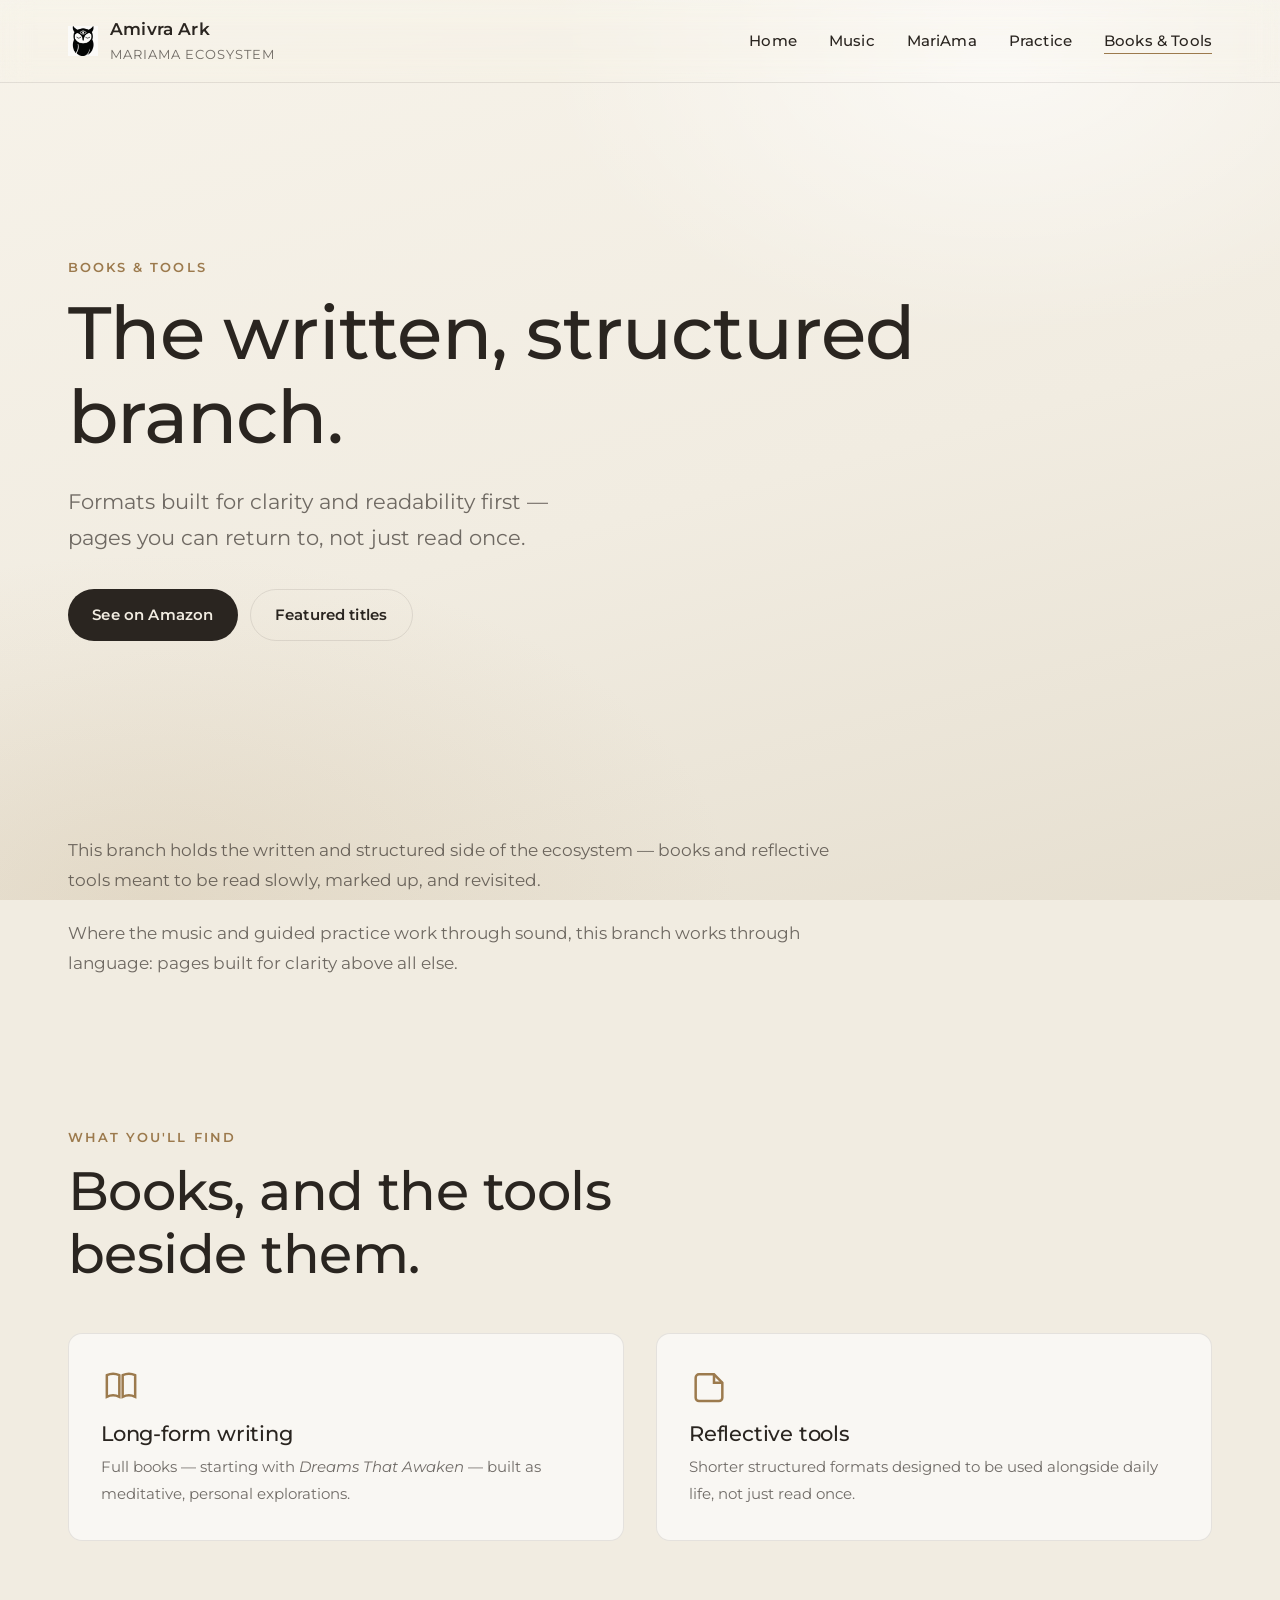
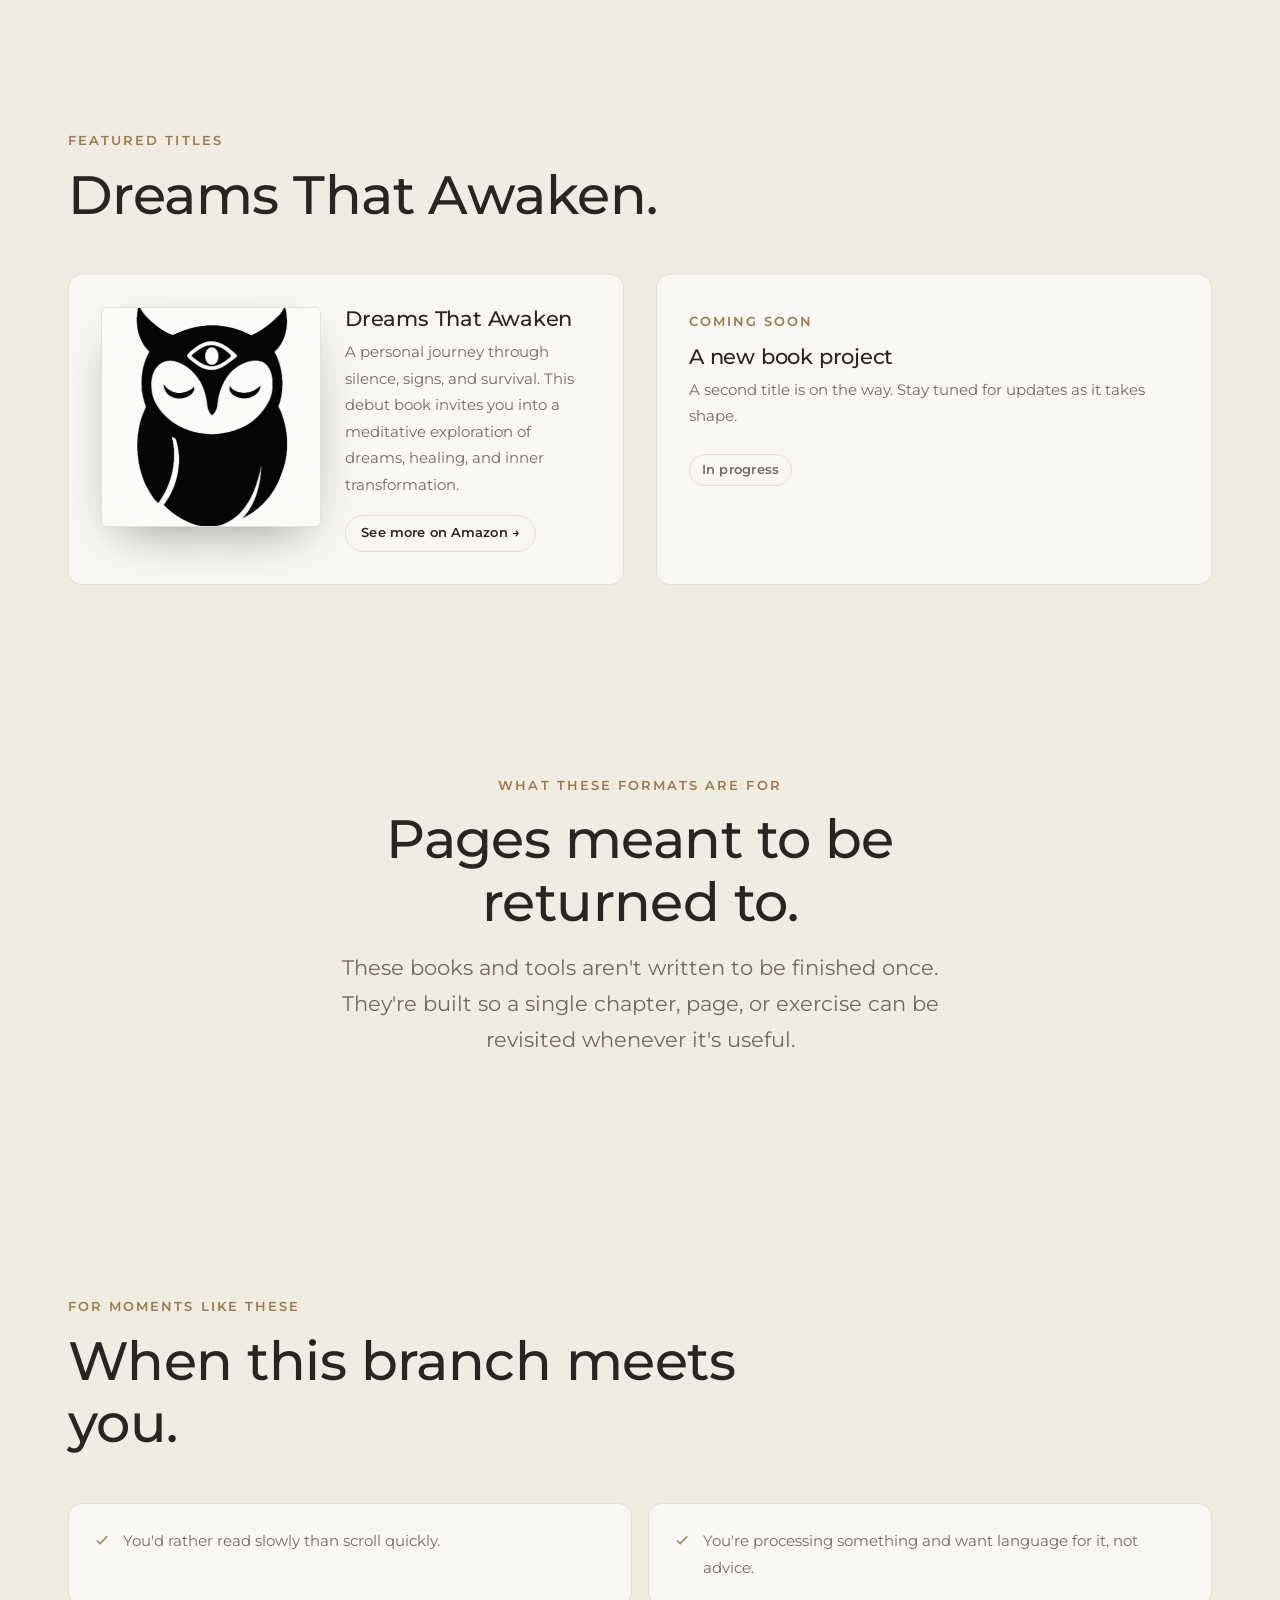
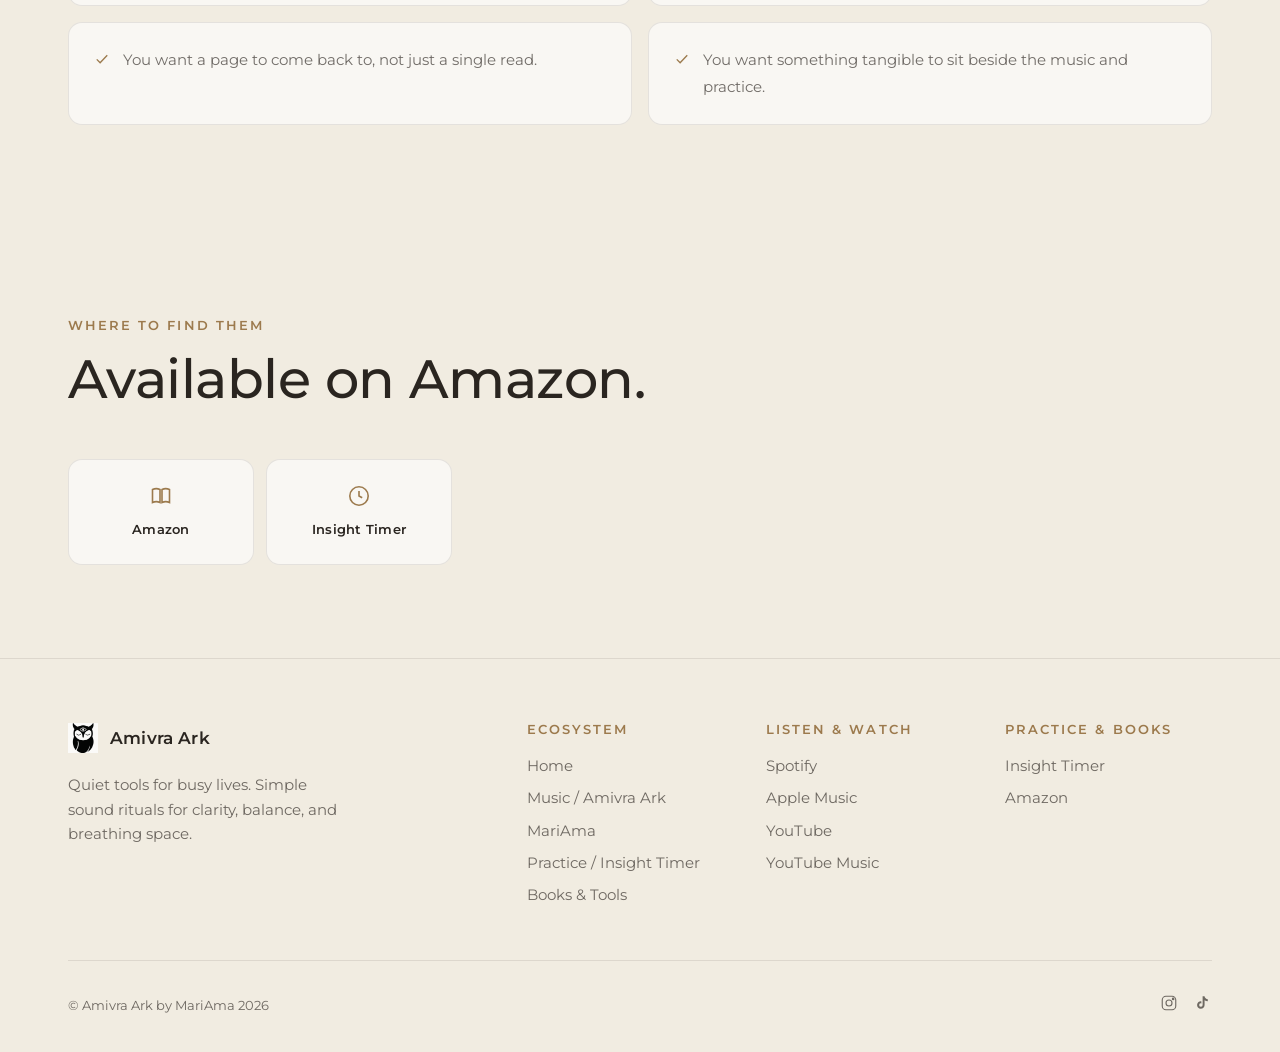
==== books.html @ b910b90c "Build v1 of the MariAma ecosystem site (5 pages, mobile-first) Static HTML/CSS/JS rebuild of Amivra " ====
<!DOCTYPE html>
<html lang="en">
<head>
  <meta charset="UTF-8" />
  <meta name="viewport" content="width=device-width, initial-scale=1.0" />
  <title>Books &amp; Tools — Dreams That Awaken</title>
  <meta name="description" content="Written formats and reflective tools from the MariAma ecosystem, starting with the debut book Dreams That Awaken." />
  <meta property="og:title" content="Books & Tools" />
  <meta property="og:type" content="website" />
  <link rel="icon" href="assets/favicon.svg" type="image/svg+xml" />
  <link rel="preconnect" href="https://fonts.googleapis.com" />
  <link rel="preconnect" href="https://fonts.gstatic.com" crossorigin />
  <link href="https://fonts.googleapis.com/css2?family=Montserrat:wght@300;400;500;600;700&display=swap" rel="stylesheet" />
  <link rel="stylesheet" href="assets/css/styles.css" />
</head>
<body class="zone-books">
  <a class="skip-link" href="#main">Skip to content</a>

  <header class="site-header">
    <div class="container site-header__inner">
      <a href="index.html" class="brand">
        <img src="assets/img/logo-owl-dark.png" alt="" class="brand__mark" />
        <span class="brand__name">Amivra Ark<span class="brand__sub">MariAma ecosystem</span></span>
      </a>
      <button class="nav-toggle" type="button" aria-expanded="false" aria-controls="primary-nav" aria-label="Open menu">
        <span class="nav-toggle__bar"></span><span class="nav-toggle__bar"></span><span class="nav-toggle__bar"></span>
      </button>
      <nav id="primary-nav" class="nav" aria-label="Primary">
        <ul class="nav__list">
          <li><a href="index.html">Home</a></li>
          <li><a href="music.html">Music</a></li>
          <li><a href="mariama.html">MariAma</a></li>
          <li><a href="practice.html">Practice</a></li>
          <li><a href="books.html" class="is-active">Books &amp; Tools</a></li>
        </ul>
      </nav>
    </div>
  </header>

  <main id="main">

    <!-- Hero -->
    <section class="hero container">
      <span class="eyebrow">Books &amp; Tools</span>
      <h1 class="hero__title">The written, structured branch.</h1>
      <p class="hero__lead">Formats built for clarity and readability first — pages you can return to, not just read once.</p>
      <div class="hero__actions">
        <a href="https://www.amazon.com/stores/Mari-Ama/author/B0FKZDRHM1?ref=ap_rdr&shoppingPortalEnabled=true&ccs_id=f8e4d04d-1ee9-484d-bd72-f83b1a114282" target="_blank" rel="noopener" class="btn btn--primary">See on Amazon</a>
        <a href="#titles" class="btn btn--ghost">Featured titles</a>
      </div>
    </section>

    <!-- Intro -->
    <section class="section section--tight container" data-reveal>
      <div class="prose" style="max-width:48rem">
        <p>This branch holds the written and structured side of the ecosystem — books and reflective tools meant to be read slowly, marked up, and revisited.</p>
        <p>Where the music and guided practice work through sound, this branch works through language: pages built for clarity above all else.</p>
      </div>
    </section>

    <!-- What you'll find -->
    <section class="section container" data-reveal>
      <div class="section__head">
        <span class="eyebrow">What you'll find</span>
        <h2 class="section__title">Books, and the tools beside them.</h2>
      </div>
      <div class="grid grid--2">
        <div class="card">
          <svg class="card__icon" viewBox="0 0 24 24" fill="none" stroke="currentColor" stroke-width="1.5" aria-hidden="true"><path d="M3.5 5.5c2.5-1.2 5-1.2 7.5 0v13c-2.5-1.2-5-1.2-7.5 0z"/><path d="M20.5 5.5c-2.5-1.2-5-1.2-7.5 0v13c2.5-1.2 5-1.2 7.5 0z"/></svg>
          <h3 class="card__title">Long-form writing</h3>
          <p class="card__text">Full books — starting with <em>Dreams That Awaken</em> — built as meditative, personal explorations.</p>
        </div>
        <div class="card">
          <svg class="card__icon" viewBox="0 0 24 24" fill="none" stroke="currentColor" stroke-width="1.5" aria-hidden="true"><path d="M4 19V7a2 2 0 0 1 2-2h9l5 5v9a2 2 0 0 1-2 2H6a2 2 0 0 1-2-2Z"/><path d="M15 5v5h5"/></svg>
          <h3 class="card__title">Reflective tools</h3>
          <p class="card__text">Shorter structured formats designed to be used alongside daily life, not just read once.</p>
        </div>
      </div>
    </section>

    <!-- Featured titles -->
    <section class="section container" id="titles" data-reveal>
      <div class="section__head">
        <span class="eyebrow">Featured titles</span>
        <h2 class="section__title">Dreams That Awaken.</h2>
      </div>
      <div class="grid grid--2">
        <div class="card media-card">
          <img class="media-card__cover" src="assets/img/logo-owl-dark.png" alt="Dreams That Awaken — book cover" loading="lazy" width="220" height="220" />
          <div class="media-card__body">
            <h3 class="card__title">Dreams That Awaken</h3>
            <p class="card__text">A personal journey through silence, signs, and survival. This debut book invites you into a meditative exploration of dreams, healing, and inner transformation.</p>
            <a href="https://www.amazon.com/stores/Mari-Ama/author/B0FKZDRHM1?ref=ap_rdr&shoppingPortalEnabled=true&ccs_id=f8e4d04d-1ee9-484d-bd72-f83b1a114282" target="_blank" rel="noopener" class="btn btn--ghost btn--sm" style="margin-top:1rem">See more on Amazon →</a>
          </div>
        </div>
        <div class="card">
          <span class="eyebrow">Coming soon</span>
          <h3 class="card__title">A new book project</h3>
          <p class="card__text">A second title is on the way. Stay tuned for updates as it takes shape.</p>
          <span class="tag-list"><span class="tag">In progress</span></span>
        </div>
      </div>
    </section>

    <!-- What these formats are for -->
    <section class="section container" data-reveal>
      <div class="section__head section__head--center">
        <span class="eyebrow">What these formats are for</span>
        <h2 class="section__title">Pages meant to be returned to.</h2>
        <p class="section__lead">These books and tools aren't written to be finished once. They're built so a single chapter, page, or exercise can be revisited whenever it's useful.</p>
      </div>
    </section>

    <!-- For moments like these -->
    <section class="section container" data-reveal>
      <div class="section__head">
        <span class="eyebrow">For moments like these</span>
        <h2 class="section__title">When this branch meets you.</h2>
      </div>
      <div class="moments">
        <p class="moments__item"><svg class="icon" viewBox="0 0 24 24" fill="none" stroke="currentColor" stroke-width="1.8" aria-hidden="true"><path d="M5 12.5 9.5 17 19 7"/></svg>You'd rather read slowly than scroll quickly.</p>
        <p class="moments__item"><svg class="icon" viewBox="0 0 24 24" fill="none" stroke="currentColor" stroke-width="1.8" aria-hidden="true"><path d="M5 12.5 9.5 17 19 7"/></svg>You're processing something and want language for it, not advice.</p>
        <p class="moments__item"><svg class="icon" viewBox="0 0 24 24" fill="none" stroke="currentColor" stroke-width="1.8" aria-hidden="true"><path d="M5 12.5 9.5 17 19 7"/></svg>You want a page to come back to, not just a single read.</p>
        <p class="moments__item"><svg class="icon" viewBox="0 0 24 24" fill="none" stroke="currentColor" stroke-width="1.8" aria-hidden="true"><path d="M5 12.5 9.5 17 19 7"/></svg>You want something tangible to sit beside the music and practice.</p>
      </div>
    </section>

    <!-- Where to find them -->
    <section class="section container" data-reveal>
      <div class="section__head">
        <span class="eyebrow">Where to find them</span>
        <h2 class="section__title">Available on Amazon.</h2>
      </div>
      <div class="dest-grid" style="grid-template-columns:repeat(2,1fr); max-width:24rem">
        <a class="dest-link" href="https://www.amazon.com/stores/Mari-Ama/author/B0FKZDRHM1?ref=ap_rdr&shoppingPortalEnabled=true&ccs_id=f8e4d04d-1ee9-484d-bd72-f83b1a114282" target="_blank" rel="noopener">
          <svg class="icon" viewBox="0 0 24 24" fill="none" stroke="currentColor" stroke-width="1.6" aria-hidden="true"><path d="M3.5 5.5c2.5-1.2 5-1.2 7.5 0v13c-2.5-1.2-5-1.2-7.5 0z"/><path d="M20.5 5.5c-2.5-1.2-5-1.2-7.5 0v13c2.5-1.2 5-1.2 7.5 0z"/></svg>
          <span class="dest-link__label">Amazon</span>
        </a>
        <a class="dest-link" href="https://insighttimer.com/MariAma" target="_blank" rel="noopener">
          <svg class="icon" viewBox="0 0 24 24" fill="none" stroke="currentColor" stroke-width="1.6" aria-hidden="true"><circle cx="12" cy="12" r="9.2"/><path d="M12 7v5l3.2 1.8"/></svg>
          <span class="dest-link__label">Insight Timer</span>
        </a>
      </div>
    </section>

  </main>

  <footer class="site-footer">
    <div class="container">
      <div class="site-footer__top">
        <div class="site-footer__brand">
          <a href="index.html" class="brand">
            <img src="assets/img/logo-owl-dark.png" alt="" class="brand__mark" />
            <span class="brand__name">Amivra Ark</span>
          </a>
          <p>Quiet tools for busy lives. Simple sound rituals for clarity, balance, and breathing space.</p>
        </div>
        <div class="footer-cols">
          <div class="footer-col">
            <h4>Ecosystem</h4>
            <a href="index.html">Home</a>
            <a href="music.html">Music / Amivra Ark</a>
            <a href="mariama.html">MariAma</a>
            <a href="practice.html">Practice / Insight Timer</a>
            <a href="books.html">Books &amp; Tools</a>
          </div>
          <div class="footer-col">
            <h4>Listen &amp; watch</h4>
            <a href="https://open.spotify.com/artist/78ZNstBBdVnfBgBRl0dHGO?si=26U_iEfnStWrunqGzvL2ww" target="_blank" rel="noopener">Spotify</a>
            <a href="https://music.apple.com/us/artist/amivra-ark/1882171706" target="_blank" rel="noopener">Apple Music</a>
            <a href="https://www.youtube.com/channel/UCca-ogn1VU1aAJDBeJxqVWQ" target="_blank" rel="noopener">YouTube</a>
            <a href="https://music.youtube.com/channel/UC7N5c-tlWbg7om22u9WDN0A?si=Vbv3N5Q3S5Vb2dVd" target="_blank" rel="noopener">YouTube Music</a>
          </div>
          <div class="footer-col">
            <h4>Practice &amp; books</h4>
            <a href="https://insighttimer.com/MariAma" target="_blank" rel="noopener">Insight Timer</a>
            <a href="https://www.amazon.com/stores/Mari-Ama/author/B0FKZDRHM1?ref=ap_rdr&shoppingPortalEnabled=true&ccs_id=f8e4d04d-1ee9-484d-bd72-f83b1a114282" target="_blank" rel="noopener">Amazon</a>
          </div>
        </div>
      </div>
      <div class="site-footer__bottom">
        <div class="footer-meta">
          <span>© Amivra Ark by MariAma 2026</span>
        </div>
        <div class="footer-social">
          <a href="https://www.instagram.com/amivraark/?hl=en" target="_blank" rel="noopener" aria-label="Instagram">
            <svg class="icon" viewBox="0 0 24 24" fill="none" stroke="currentColor" stroke-width="1.5" aria-hidden="true"><rect x="3" y="3" width="18" height="18" rx="5"/><circle cx="12" cy="12" r="4"/><circle cx="17.5" cy="6.5" r="1"/></svg>
          </a>
          <a href="https://www.tiktok.com/@mariama.room?lang=en" target="_blank" rel="noopener" aria-label="TikTok">
            <svg class="icon" viewBox="0 0 24 24" fill="currentColor" aria-hidden="true"><path d="M14 3c.6 2.3 2.1 3.8 4.4 4.1v2.6c-1.6 0-3-.5-4.3-1.4v6.4a5 5 0 1 1-4.3-4.9v2.7a2.3 2.3 0 1 0 1.7 2.2V3z"/></svg>
          </a>
        </div>
      </div>
    </div>
  </footer>

  <script src="assets/js/main.js"></script>
</body>
</html>
---- assets/css/styles.css ----
/* ==========================================================================
   AMIVRA ARK / MARIAMA ECOSYSTEM — SHARED STYLESHEET
   One visual source, five tonal zones. Mobile-first.
   Sections: Tokens · Reset · Base · Layout · Zones · Components · Pages
   ========================================================================== */

/* --------------------------------------------------------------------------
   1. TOKENS
   -------------------------------------------------------------------------- */
:root {
  /* Type */
  --font-main: "Montserrat", "Segoe UI", system-ui, -apple-system, sans-serif;

  --fs-xs:   clamp(0.75rem, 0.72rem + 0.1vw, 0.8125rem);
  --fs-sm:   clamp(0.875rem, 0.83rem + 0.18vw, 0.95rem);
  --fs-base: clamp(1rem, 0.95rem + 0.2vw, 1.0625rem);
  --fs-md:   clamp(1.125rem, 1.02rem + 0.45vw, 1.3rem);
  --fs-lg:   clamp(1.375rem, 1.15rem + 1vw, 1.75rem);
  --fs-xl:   clamp(1.75rem, 1.3rem + 2vw, 2.5rem);
  --fs-2xl:  clamp(2.1rem, 1.5rem + 3vw, 3.4rem);
  --fs-3xl:  clamp(2.5rem, 1.7rem + 4.5vw, 4.6rem);

  --lh-tight: 1.15;
  --lh-snug: 1.35;
  --lh-normal: 1.6;
  --lh-relaxed: 1.75;

  --tracking-wide: 0.08em;
  --tracking-wider: 0.16em;

  /* Space (4px scale) */
  --space-1: 0.25rem;
  --space-2: 0.5rem;
  --space-3: 0.75rem;
  --space-4: 1rem;
  --space-5: 1.5rem;
  --space-6: 2rem;
  --space-7: 3rem;
  --space-8: 4rem;
  --space-9: 6rem;
  --space-10: 8rem;

  --section-pad-y: clamp(3.5rem, 6vw + 1rem, 7rem);
  --container-max: 1240px;
  --container-pad: clamp(1.25rem, 4vw, 3rem);

  /* Shape / motion */
  --radius-sm: 6px;
  --radius-md: 14px;
  --radius-lg: 28px;
  --radius-pill: 999px;
  --ease: cubic-bezier(0.22, 0.61, 0.36, 1);
  --dur: 0.35s;

  --shadow-soft: 0 18px 48px -20px rgba(0, 0, 0, 0.45);
  --shadow-lift: 0 24px 60px -24px rgba(0, 0, 0, 0.55);

  --z-header: 100;
  --z-nav: 110;
}

/* --------------------------------------------------------------------------
   2. RESET
   -------------------------------------------------------------------------- */
*, *::before, *::after { box-sizing: border-box; }
html { -webkit-text-size-adjust: 100%; text-size-adjust: 100%; }

html, body { margin: 0; padding: 0; }

img, picture, svg, video { display: block; max-width: 100%; }
img { height: auto; }

ul, ol { margin: 0; padding: 0; list-style: none; }
h1, h2, h3, h4, p, figure, blockquote { margin: 0; }

a { color: inherit; text-decoration: none; }
button { font: inherit; color: inherit; background: none; border: none; cursor: pointer; padding: 0; }

input, textarea, select { font: inherit; }

@media (prefers-reduced-motion: reduce) {
  *, *::before, *::after {
    animation-duration: 0.001ms !important;
    animation-iteration-count: 1 !important;
    transition-duration: 0.001ms !important;
    scroll-behavior: auto !important;
  }
}

/* --------------------------------------------------------------------------
   3. BASE
   -------------------------------------------------------------------------- */
body {
  font-family: var(--font-main);
  font-size: var(--fs-base);
  line-height: var(--lh-normal);
  font-weight: 400;
  color: var(--text);
  background-color: var(--zone-base, #14151a);
  min-height: 100vh;
  -webkit-font-smoothing: antialiased;
  text-rendering: optimizeLegibility;
  overflow-x: hidden;
}

h1, h2, h3, h4 {
  font-weight: 500;
  line-height: var(--lh-tight);
  letter-spacing: -0.01em;
}

p { color: var(--text-muted); }

a:focus-visible,
button:focus-visible,
[tabindex]:focus-visible {
  outline: 2px solid var(--accent);
  outline-offset: 4px;
  border-radius: var(--radius-sm);
}

.visually-hidden {
  position: absolute !important;
  width: 1px; height: 1px;
  overflow: hidden;
  clip: rect(0 0 0 0);
  white-space: nowrap;
}

.skip-link {
  position: absolute;
  left: var(--space-4);
  top: -100px;
  background: #111;
  color: #fff;
  padding: var(--space-2) var(--space-4);
  border-radius: var(--radius-sm);
  z-index: 999;
  transition: top var(--dur) var(--ease);
}
.skip-link:focus { top: var(--space-4); }

/* --------------------------------------------------------------------------
   4. LAYOUT / UTILITIES
   -------------------------------------------------------------------------- */
.container {
  width: 100%;
  max-width: var(--container-max);
  margin-inline: auto;
  padding-inline: var(--container-pad);
}

.section {
  position: relative;
  padding-block: var(--section-pad-y);
}

.section--tight { padding-block: clamp(2.5rem, 4vw, 4rem); }

.section__head {
  max-width: 46rem;
  margin-bottom: var(--space-7);
}

.section__head--center { margin-inline: auto; text-align: center; }

.eyebrow {
  display: inline-block;
  font-size: var(--fs-xs);
  font-weight: 600;
  letter-spacing: var(--tracking-wider);
  text-transform: uppercase;
  color: var(--accent);
  margin-bottom: var(--space-3);
}

.section__title {
  font-size: var(--fs-2xl);
  margin-bottom: var(--space-4);
}

.section__lead {
  font-size: var(--fs-md);
  color: var(--text-muted);
  line-height: var(--lh-relaxed);
  max-width: 38rem;
}

.section__head--center .section__lead { margin-inline: auto; }

.prose { max-width: 42rem; }
.prose p { margin-bottom: var(--space-5); font-size: var(--fs-base); line-height: var(--lh-relaxed); }
.prose p:last-child { margin-bottom: 0; }
.prose strong { color: var(--text); font-weight: 600; }

.text-muted { color: var(--text-muted); }

.grid {
  display: grid;
  gap: var(--space-6);
}

@media (min-width: 640px) {
  .grid--2 { grid-template-columns: repeat(2, 1fr); }
}
@media (min-width: 1024px) {
  .grid--3 { grid-template-columns: repeat(3, 1fr); }
  .grid--4 { grid-template-columns: repeat(4, 1fr); }
}

/* --------------------------------------------------------------------------
   5. TONAL ZONES — one visual source, five crops
   Depth (Music) -> Orientation (Home) -> Presence (MariAma) -> Reset (Practice) -> Clarity (Books)
   -------------------------------------------------------------------------- */

body.zone-music {
  --zone-base: #0a0b0d;
  --text: #f1efe9;
  --text-muted: rgba(241, 239, 233, 0.72);
  --surface: rgba(255, 255, 255, 0.045);
  --surface-strong: rgba(255, 255, 255, 0.09);
  --surface-border: rgba(255, 255, 255, 0.12);
  --accent: #cba36e;
  --scrim-top: rgba(6, 7, 9, 0.2);
  --scrim-bottom: rgba(6, 7, 9, 0.75);
  background-image:
    radial-gradient(46% 38% at 82% 12%, rgba(203, 163, 110, 0.12), transparent 65%),
    radial-gradient(60% 55% at 8% 92%, rgba(46, 60, 84, 0.45), transparent 70%),
    linear-gradient(165deg, #15171c 0%, #0d0e11 50%, #07080a 100%);
}

body.zone-home {
  --zone-base: #1f2023;
  --text: #f3f2ef;
  --text-muted: rgba(243, 242, 239, 0.72);
  --surface: rgba(255, 255, 255, 0.05);
  --surface-strong: rgba(255, 255, 255, 0.095);
  --surface-border: rgba(255, 255, 255, 0.13);
  --accent: #c9b89c;
  --scrim-top: rgba(18, 19, 21, 0.15);
  --scrim-bottom: rgba(15, 16, 18, 0.72);
  background-image:
    radial-gradient(50% 42% at 85% 8%, rgba(196, 175, 148, 0.09), transparent 65%),
    radial-gradient(60% 55% at 12% 95%, rgba(120, 140, 152, 0.2), transparent 70%),
    linear-gradient(165deg, #2b2c30 0%, #232427 50%, #1a1b1d 100%);
}

body.zone-mariama {
  --zone-base: #322b24;
  --text: #f4ece1;
  --text-muted: rgba(244, 236, 225, 0.74);
  --surface: rgba(255, 255, 255, 0.06);
  --surface-strong: rgba(255, 255, 255, 0.11);
  --surface-border: rgba(255, 244, 230, 0.14);
  --accent: #d9a85f;
  --scrim-top: rgba(34, 28, 22, 0.18);
  --scrim-bottom: rgba(28, 23, 18, 0.74);
  background-image:
    radial-gradient(55% 45% at 80% 10%, rgba(217, 168, 95, 0.14), transparent 65%),
    radial-gradient(60% 55% at 10% 95%, rgba(120, 95, 70, 0.28), transparent 70%),
    linear-gradient(165deg, #3d342b 0%, #322b24 50%, #251f1a 100%);
}

body.zone-practice {
  --zone-base: #dfe1de;
  --text: #24241f;
  --text-muted: rgba(36, 36, 31, 0.66);
  --surface: rgba(255, 255, 255, 0.55);
  --surface-strong: rgba(255, 255, 255, 0.78);
  --surface-border: rgba(36, 36, 31, 0.1);
  --accent: #7c8a82;
  --scrim-top: rgba(255, 255, 255, 0.1);
  --scrim-bottom: rgba(223, 225, 222, 0.55);
  background-image:
    radial-gradient(55% 48% at 80% 8%, rgba(255, 255, 255, 0.55), transparent 65%),
    radial-gradient(65% 55% at 10% 100%, rgba(170, 178, 172, 0.35), transparent 70%),
    linear-gradient(165deg, #e9eae6 0%, #dfe1de 55%, #cfd2cc 100%);
}

body.zone-books {
  --zone-base: #f1ece1;
  --text: #2a2520;
  --text-muted: rgba(42, 37, 32, 0.66);
  --surface: rgba(255, 255, 255, 0.6);
  --surface-strong: rgba(255, 255, 255, 0.85);
  --surface-border: rgba(42, 37, 32, 0.1);
  --accent: #9c7a4d;
  --scrim-top: rgba(255, 252, 246, 0.1);
  --scrim-bottom: rgba(241, 236, 225, 0.6);
  background-image:
    radial-gradient(55% 48% at 78% 6%, rgba(255, 255, 255, 0.6), transparent 65%),
    radial-gradient(65% 55% at 12% 100%, rgba(196, 175, 140, 0.25), transparent 70%),
    linear-gradient(165deg, #f7f3ea 0%, #f1ece1 55%, #e6dfd0 100%);
}

body { background-repeat: no-repeat; background-attachment: fixed; background-size: cover; }
@media (max-width: 767px) {
  body { background-attachment: scroll; }
}

/* --------------------------------------------------------------------------
   6. COMPONENTS — Header / Nav
   -------------------------------------------------------------------------- */
.site-header {
  position: sticky;
  top: 0;
  z-index: var(--z-header);
  backdrop-filter: blur(14px) saturate(1.1);
  -webkit-backdrop-filter: blur(14px) saturate(1.1);
  background: linear-gradient(to bottom, var(--scrim-top), transparent);
  border-bottom: 1px solid var(--surface-border);
}

.site-header__inner {
  display: flex;
  align-items: center;
  justify-content: space-between;
  padding-block: var(--space-4);
}

.brand {
  display: inline-flex;
  align-items: center;
  gap: var(--space-3);
}

.brand__mark { width: 30px; height: 30px; object-fit: contain; }

.brand__name {
  font-size: var(--fs-base);
  font-weight: 600;
  letter-spacing: 0.01em;
}

.brand__sub {
  display: block;
  font-size: var(--fs-xs);
  font-weight: 400;
  letter-spacing: var(--tracking-wide);
  color: var(--text-muted);
  text-transform: uppercase;
  margin-top: 2px;
}

.nav-toggle {
  position: relative;
  z-index: var(--z-nav);
  width: 40px;
  height: 40px;
  display: inline-flex;
  flex-direction: column;
  align-items: center;
  justify-content: center;
  gap: 5px;
}

.nav-toggle__bar {
  width: 22px;
  height: 2px;
  background: var(--text);
  border-radius: 2px;
  transition: transform var(--dur) var(--ease), opacity var(--dur) var(--ease);
}

.nav-toggle[aria-expanded="true"] .nav-toggle__bar:nth-child(1) { transform: translateY(7px) rotate(45deg); }
.nav-toggle[aria-expanded="true"] .nav-toggle__bar:nth-child(2) { opacity: 0; }
.nav-toggle[aria-expanded="true"] .nav-toggle__bar:nth-child(3) { transform: translateY(-7px) rotate(-45deg); }

.nav {
  position: fixed;
  inset: 0;
  top: 0;
  z-index: calc(var(--z-nav) - 1);
  display: flex;
  align-items: center;
  justify-content: center;
  background: rgba(10, 10, 12, 0.97);
  backdrop-filter: blur(10px);
  opacity: 0;
  visibility: hidden;
  transition: opacity var(--dur) var(--ease);
}

.nav.is-open { opacity: 1; visibility: visible; }

.nav__list {
  display: flex;
  flex-direction: column;
  align-items: center;
  gap: var(--space-6);
}

.nav__list a {
  font-size: var(--fs-lg);
  font-weight: 500;
  color: #f3f2ef;
}

.nav__list a.is-active { color: #cba36e; }

@media (min-width: 900px) {
  .nav-toggle { display: none; }

  .nav {
    position: static;
    inset: auto;
    background: none;
    backdrop-filter: none;
    opacity: 1;
    visibility: visible;
    width: auto;
  }

  .nav__list {
    flex-direction: row;
    gap: var(--space-6);
  }

  .nav__list a {
    font-size: var(--fs-sm);
    font-weight: 500;
    color: var(--text);
    letter-spacing: 0.01em;
    position: relative;
    padding-bottom: 4px;
  }

  .nav__list a::after {
    content: "";
    position: absolute;
    left: 0; bottom: 0;
    width: 0; height: 1px;
    background: var(--accent);
    transition: width var(--dur) var(--ease);
  }

  .nav__list a:hover::after,
  .nav__list a.is-active::after { width: 100%; }

  .nav__list a.is-active { color: var(--text); }
}

/* --------------------------------------------------------------------------
   6b. COMPONENTS — Hero
   -------------------------------------------------------------------------- */
.hero {
  display: flex;
  flex-direction: column;
  justify-content: center;
  min-height: 78vh;
  padding-block: var(--space-9) var(--space-8);
}

.hero__title {
  font-size: var(--fs-3xl);
  margin-bottom: var(--space-5);
  max-width: 18ch;
}

.hero__lead {
  font-size: var(--fs-md);
  color: var(--text-muted);
  max-width: 36ch;
  line-height: var(--lh-relaxed);
  margin-bottom: var(--space-6);
}

.hero__actions {
  display: flex;
  flex-wrap: wrap;
  gap: var(--space-3);
}

.hero--split {
  display: grid;
  gap: var(--space-7);
  align-items: center;
}

@media (min-width: 1024px) {
  .hero--split { grid-template-columns: 1.1fr 0.9fr; }
}

.hero__media {
  border-radius: var(--radius-lg);
  overflow: hidden;
  border: 1px solid var(--surface-border);
  box-shadow: var(--shadow-lift);
}

/* --------------------------------------------------------------------------
   6c. COMPONENTS — Buttons
   -------------------------------------------------------------------------- */
.btn {
  display: inline-flex;
  align-items: center;
  gap: var(--space-2);
  font-size: var(--fs-sm);
  font-weight: 600;
  letter-spacing: 0.01em;
  padding: 0.85em 1.6em;
  border-radius: var(--radius-pill);
  transition: transform var(--dur) var(--ease), background var(--dur) var(--ease), border-color var(--dur) var(--ease);
  white-space: nowrap;
}

.btn:hover { transform: translateY(-2px); }

.btn--primary {
  background: var(--text);
  color: var(--zone-base);
}
body.zone-music .btn--primary,
body.zone-home .btn--primary,
body.zone-mariama .btn--primary { color: #15151a; }

.btn--primary:hover { background: var(--accent); color: #15151a; }

.btn--ghost {
  background: transparent;
  border: 1px solid var(--surface-border);
  color: var(--text);
}

.btn--ghost:hover { border-color: var(--accent); background: var(--surface); }

.btn--sm { padding: 0.6em 1.2em; font-size: var(--fs-xs); }

.btn .icon { width: 16px; height: 16px; flex-shrink: 0; }

/* --------------------------------------------------------------------------
   6d. COMPONENTS — Cards
   -------------------------------------------------------------------------- */
.card {
  background: var(--surface);
  border: 1px solid var(--surface-border);
  border-radius: var(--radius-md);
  padding: var(--space-6);
  height: 100%;
  transition: transform var(--dur) var(--ease), background var(--dur) var(--ease), box-shadow var(--dur) var(--ease);
}

a.card:hover, .card.is-interactive:hover {
  transform: translateY(-4px);
  background: var(--surface-strong);
  box-shadow: var(--shadow-soft);
}

.card__icon {
  width: 40px;
  height: 40px;
  margin-bottom: var(--space-4);
  color: var(--accent);
}

.card__title {
  font-size: var(--fs-md);
  margin-bottom: var(--space-2);
}

.card__text {
  font-size: var(--fs-sm);
  color: var(--text-muted);
  line-height: var(--lh-relaxed);
}

.card__meta {
  display: inline-flex;
  align-items: center;
  gap: var(--space-2);
  margin-top: var(--space-4);
  font-size: var(--fs-xs);
  font-weight: 600;
  letter-spacing: var(--tracking-wide);
  text-transform: uppercase;
  color: var(--accent);
}

/* Release / book cards with cover image */
.media-card {
  display: flex;
  flex-direction: column;
  gap: var(--space-5);
}

@media (min-width: 640px) {
  .media-card { flex-direction: row; align-items: flex-start; }
}

.media-card__cover {
  flex-shrink: 0;
  width: 100%;
  max-width: 220px;
  border-radius: var(--radius-sm);
  border: 1px solid var(--surface-border);
  box-shadow: var(--shadow-soft);
}

.media-card__body { flex: 1; min-width: 0; }

/* --------------------------------------------------------------------------
   6e. COMPONENTS — Destination links (platform buttons)
   -------------------------------------------------------------------------- */
.dest-grid {
  display: grid;
  grid-template-columns: repeat(2, 1fr);
  gap: var(--space-3);
}

@media (min-width: 640px) {
  .dest-grid { grid-template-columns: repeat(3, 1fr); }
}
@media (min-width: 1024px) {
  .dest-grid { grid-template-columns: repeat(6, 1fr); }
}

.dest-link {
  display: flex;
  flex-direction: column;
  align-items: center;
  gap: var(--space-3);
  text-align: center;
  padding: var(--space-5) var(--space-3);
  border-radius: var(--radius-md);
  border: 1px solid var(--surface-border);
  background: var(--surface);
  transition: transform var(--dur) var(--ease), background var(--dur) var(--ease);
}

.dest-link:hover { transform: translateY(-3px); background: var(--surface-strong); }

.dest-link .icon { width: 24px; height: 24px; color: var(--accent); }

.dest-link__label { font-size: var(--fs-xs); font-weight: 600; letter-spacing: 0.02em; }

/* --------------------------------------------------------------------------
   6f. COMPONENTS — "For moments like these" + editorial quote
   -------------------------------------------------------------------------- */
.moments {
  display: grid;
  gap: var(--space-4);
}

@media (min-width: 768px) {
  .moments { grid-template-columns: repeat(2, 1fr); }
}

.moments__item {
  display: flex;
  align-items: flex-start;
  gap: var(--space-3);
  padding: var(--space-5);
  border-radius: var(--radius-md);
  border: 1px solid var(--surface-border);
  background: var(--surface);
  font-size: var(--fs-sm);
  line-height: var(--lh-relaxed);
}

.moments__item .icon { width: 18px; height: 18px; color: var(--accent); margin-top: 3px; flex-shrink: 0; }

.lead-quote {
  font-size: var(--fs-lg);
  line-height: var(--lh-snug);
  font-weight: 400;
  max-width: 34ch;
  border-left: 2px solid var(--accent);
  padding-left: var(--space-5);
}

/* --------------------------------------------------------------------------
   6g. COMPONENTS — Footer
   -------------------------------------------------------------------------- */
.site-footer {
  border-top: 1px solid var(--surface-border);
  padding-block: var(--space-8) var(--space-6);
}

.site-footer__top {
  display: grid;
  gap: var(--space-7);
  margin-bottom: var(--space-7);
}

@media (min-width: 768px) {
  .site-footer__top { grid-template-columns: 1.2fr 2fr; }
}

.site-footer__brand p {
  margin-top: var(--space-3);
  max-width: 28ch;
  font-size: var(--fs-sm);
}

.footer-cols {
  display: grid;
  grid-template-columns: repeat(2, 1fr);
  gap: var(--space-6);
}

@media (min-width: 640px) {
  .footer-cols { grid-template-columns: repeat(3, 1fr); }
}

.footer-col h4 {
  font-size: var(--fs-xs);
  text-transform: uppercase;
  letter-spacing: var(--tracking-wider);
  color: var(--accent);
  margin-bottom: var(--space-3);
  font-weight: 600;
}

.footer-col a, .footer-col span {
  display: block;
  font-size: var(--fs-sm);
  color: var(--text-muted);
  padding-block: var(--space-1);
  transition: color var(--dur) var(--ease);
}

.footer-col a:hover { color: var(--text); }

.site-footer__bottom {
  display: flex;
  flex-wrap: wrap;
  align-items: center;
  justify-content: space-between;
  gap: var(--space-4);
  padding-top: var(--space-6);
  border-top: 1px solid var(--surface-border);
}

.footer-meta {
  display: flex;
  align-items: center;
  gap: var(--space-3);
  font-size: var(--fs-xs);
  color: var(--text-muted);
}

.ctaa-badge { width: 28px; height: 28px; object-fit: contain; border-radius: 4px; }

.footer-social {
  display: flex;
  gap: var(--space-4);
}

.footer-social a { color: var(--text-muted); }
.footer-social a:hover { color: var(--accent); }
.footer-social .icon { width: 18px; height: 18px; }

/* --------------------------------------------------------------------------
   7. PAGE — generic split section helper
   -------------------------------------------------------------------------- */
.split {
  display: grid;
  gap: var(--space-7);
  align-items: start;
}

@media (min-width: 1024px) {
  .split--2 { grid-template-columns: repeat(2, 1fr); }
  .split--reverse { direction: rtl; }
  .split--reverse > * { direction: ltr; }
}

.icon {
  flex-shrink: 0;
  display: inline-block;
}

.tag-list {
  display: flex;
  flex-wrap: wrap;
  gap: var(--space-2);
  margin-top: var(--space-5);
}

.tag {
  font-size: var(--fs-xs);
  font-weight: 600;
  letter-spacing: 0.02em;
  padding: 0.4em 0.9em;
  border-radius: var(--radius-pill);
  border: 1px solid var(--surface-border);
  color: var(--text-muted);
}

.divider {
  height: 1px;
  background: var(--surface-border);
  margin-block: var(--space-8);
}

/* --------------------------------------------------------------------------
   8. Gentle reveal-on-scroll (progressive enhancement; see main.js)
   -------------------------------------------------------------------------- */
.reveal {
  opacity: 0;
  transform: translateY(16px);
  transition: opacity 0.6s var(--ease), transform 0.6s var(--ease);
}

.reveal--visible {
  opacity: 1;
  transform: translateY(0);
}
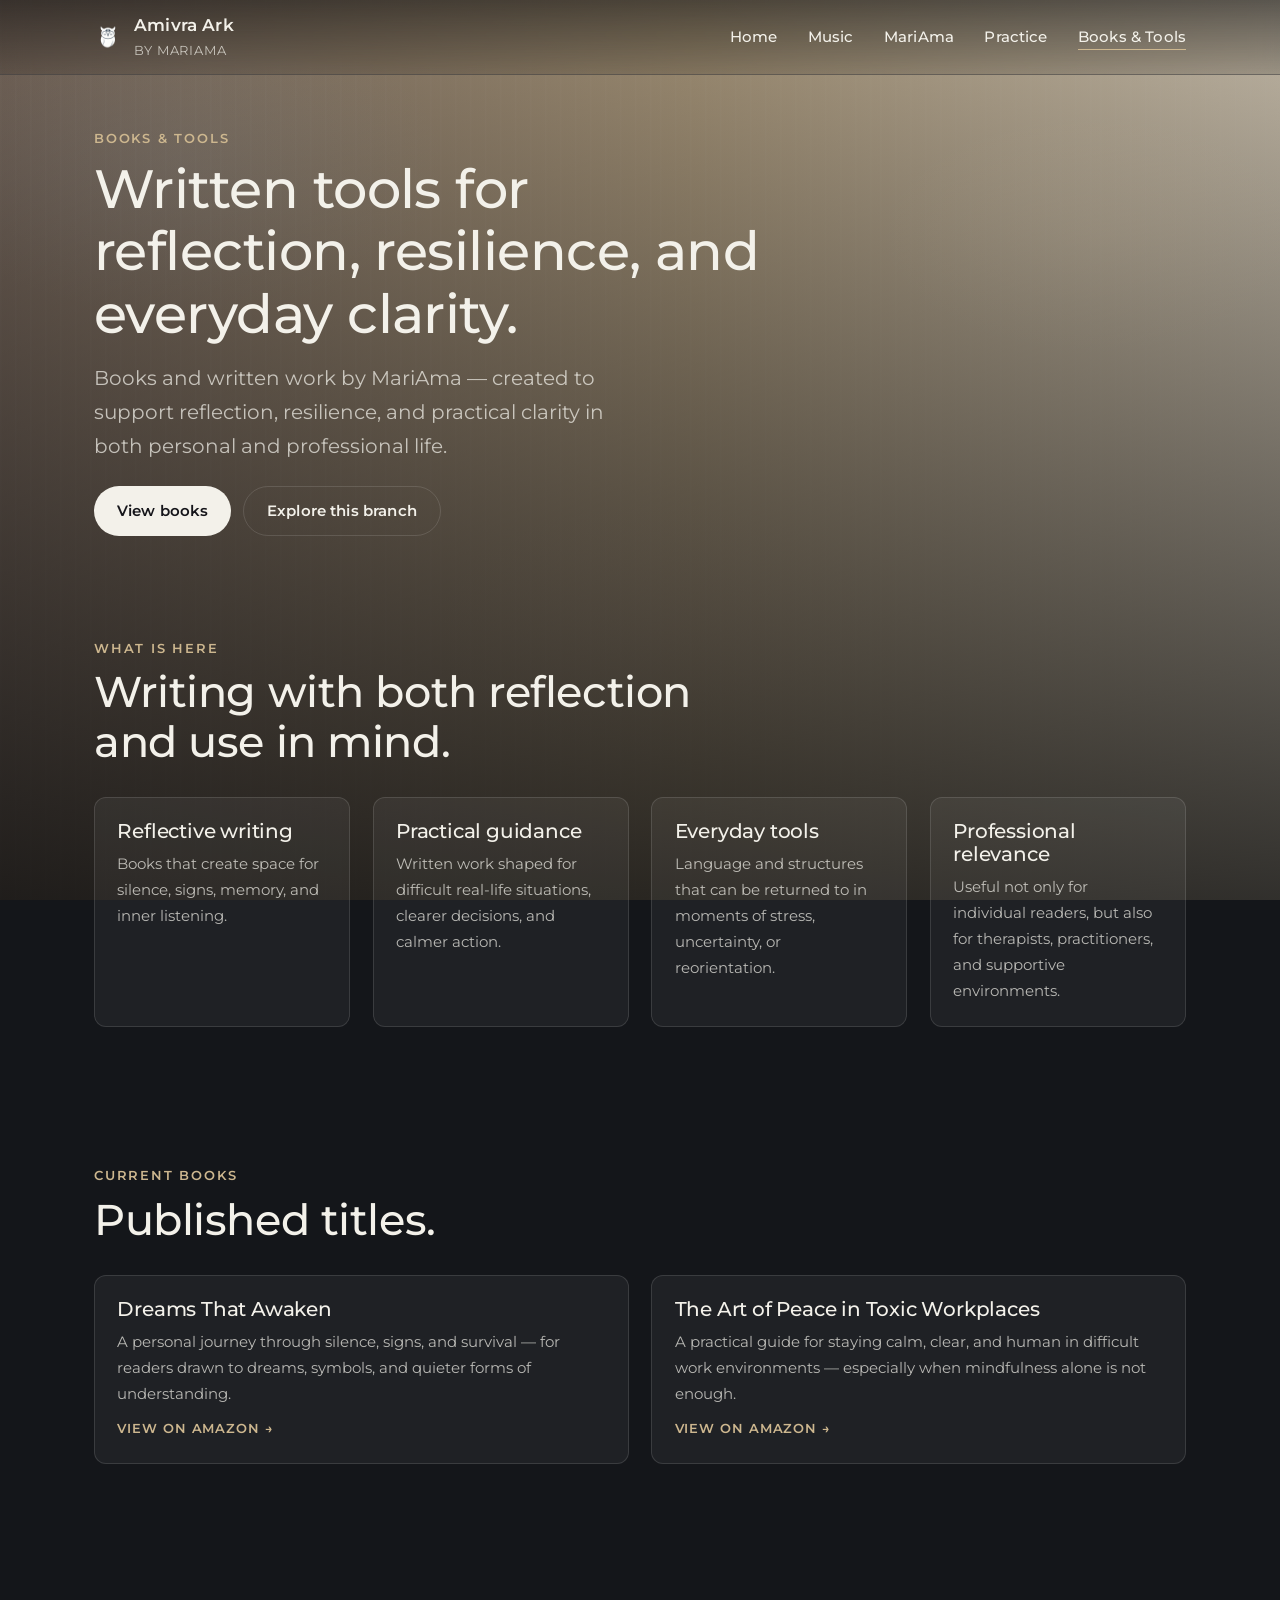
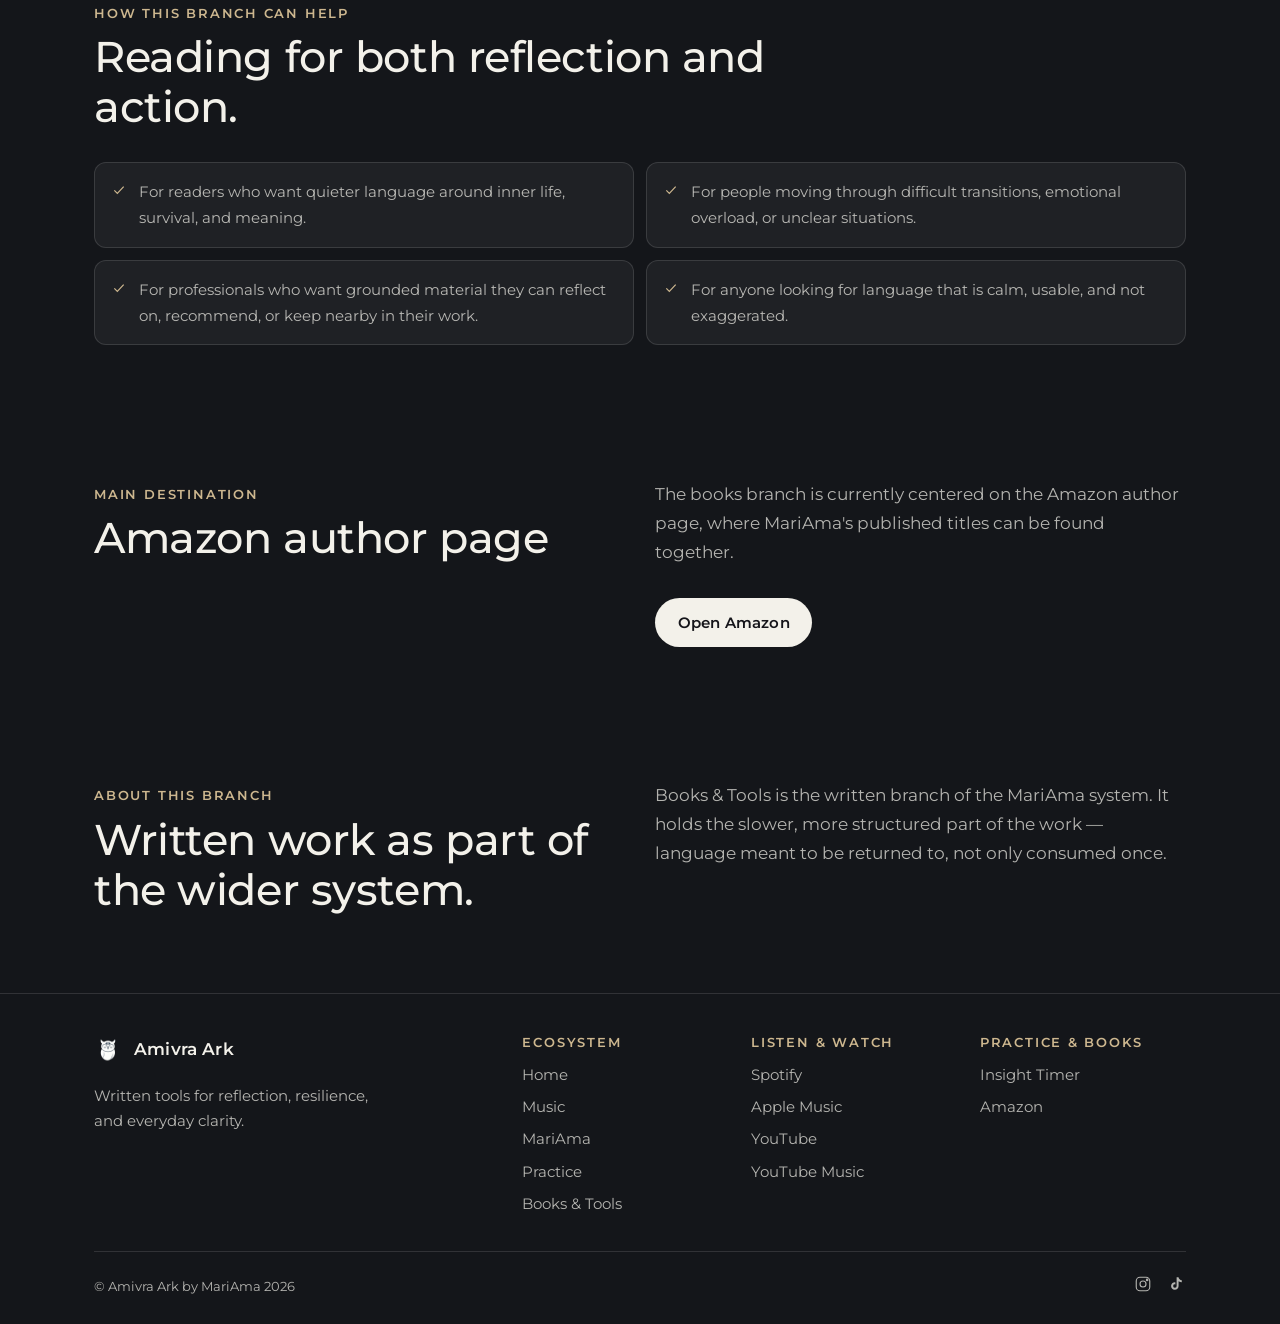
==== commit 4389b946: "Rebuild site from locked content brief (copy, links, single logo, unified visual system) Replaces th" ====
--- a/books.html
+++ b/books.html
@@ -3,9 +3,10 @@
 <head>
   <meta charset="UTF-8" />
   <meta name="viewport" content="width=device-width, initial-scale=1.0" />
-  <title>Books &amp; Tools — Dreams That Awaken</title>
-  <meta name="description" content="Written formats and reflective tools from the MariAma ecosystem, starting with the debut book Dreams That Awaken." />
-  <meta property="og:title" content="Books & Tools" />
+  <title>Books &amp; Tools — Amivra Ark by MariAma</title>
+  <meta name="description" content="Books and written work by MariAma — created to support reflection, resilience, and practical clarity in both personal and professional life." />
+  <meta property="og:title" content="Books &amp; Tools" />
+  <meta property="og:description" content="Written tools for reflection, resilience, and everyday clarity." />
   <meta property="og:type" content="website" />
   <link rel="icon" href="assets/favicon.svg" type="image/svg+xml" />
   <link rel="preconnect" href="https://fonts.googleapis.com" />
@@ -19,8 +20,8 @@
   <header class="site-header">
     <div class="container site-header__inner">
       <a href="index.html" class="brand">
-        <img src="assets/img/logo-owl-dark.png" alt="" class="brand__mark" />
-        <span class="brand__name">Amivra Ark<span class="brand__sub">MariAma ecosystem</span></span>
+        <img src="assets/img/logo-owl-white.png" alt="Amivra Ark" class="brand__mark" />
+        <span class="brand__name">Amivra Ark<span class="brand__sub">by MariAma</span></span>
       </a>
       <button class="nav-toggle" type="button" aria-expanded="false" aria-controls="primary-nav" aria-label="Open menu">
         <span class="nav-toggle__bar"></span><span class="nav-toggle__bar"></span><span class="nav-toggle__bar"></span>
@@ -42,104 +43,98 @@
     <!-- Hero -->
     <section class="hero container">
       <span class="eyebrow">Books &amp; Tools</span>
-      <h1 class="hero__title">The written, structured branch.</h1>
-      <p class="hero__lead">Formats built for clarity and readability first — pages you can return to, not just read once.</p>
+      <h1 class="hero__title">Written tools for reflection, resilience, and everyday clarity.</h1>
+      <p class="hero__lead">Books and written work by MariAma — created to support reflection, resilience, and practical clarity in both personal and professional life.</p>
       <div class="hero__actions">
-        <a href="https://www.amazon.com/stores/Mari-Ama/author/B0FKZDRHM1?ref=ap_rdr&shoppingPortalEnabled=true&ccs_id=f8e4d04d-1ee9-484d-bd72-f83b1a114282" target="_blank" rel="noopener" class="btn btn--primary">See on Amazon</a>
-        <a href="#titles" class="btn btn--ghost">Featured titles</a>
+        <a href="#books" class="btn btn--primary">View books</a>
+        <a href="#formats" class="btn btn--ghost">Explore this branch</a>
       </div>
     </section>
 
-    <!-- Intro -->
-    <section class="section section--tight container" data-reveal>
-      <div class="prose" style="max-width:48rem">
-        <p>This branch holds the written and structured side of the ecosystem — books and reflective tools meant to be read slowly, marked up, and revisited.</p>
-        <p>Where the music and guided practice work through sound, this branch works through language: pages built for clarity above all else.</p>
+    <!-- What is here -->
+    <section class="section container" id="formats" data-reveal>
+      <div class="section__head">
+        <span class="eyebrow">What is here</span>
+        <h2 class="section__title">Writing with both reflection and use in mind.</h2>
       </div>
-    </section>
-
-    <!-- What you'll find -->
-    <section class="section container" data-reveal>
-      <div class="section__head">
-        <span class="eyebrow">What you'll find</span>
-        <h2 class="section__title">Books, and the tools beside them.</h2>
-      </div>
-      <div class="grid grid--2">
+      <div class="grid grid--2 grid--4">
         <div class="card">
-          <svg class="card__icon" viewBox="0 0 24 24" fill="none" stroke="currentColor" stroke-width="1.5" aria-hidden="true"><path d="M3.5 5.5c2.5-1.2 5-1.2 7.5 0v13c-2.5-1.2-5-1.2-7.5 0z"/><path d="M20.5 5.5c-2.5-1.2-5-1.2-7.5 0v13c2.5-1.2 5-1.2 7.5 0z"/></svg>
-          <h3 class="card__title">Long-form writing</h3>
-          <p class="card__text">Full books — starting with <em>Dreams That Awaken</em> — built as meditative, personal explorations.</p>
+          <h3 class="card__title">Reflective writing</h3>
+          <p class="card__text">Books that create space for silence, signs, memory, and inner listening.</p>
         </div>
         <div class="card">
-          <svg class="card__icon" viewBox="0 0 24 24" fill="none" stroke="currentColor" stroke-width="1.5" aria-hidden="true"><path d="M4 19V7a2 2 0 0 1 2-2h9l5 5v9a2 2 0 0 1-2 2H6a2 2 0 0 1-2-2Z"/><path d="M15 5v5h5"/></svg>
-          <h3 class="card__title">Reflective tools</h3>
-          <p class="card__text">Shorter structured formats designed to be used alongside daily life, not just read once.</p>
+          <h3 class="card__title">Practical guidance</h3>
+          <p class="card__text">Written work shaped for difficult real-life situations, clearer decisions, and calmer action.</p>
+        </div>
+        <div class="card">
+          <h3 class="card__title">Everyday tools</h3>
+          <p class="card__text">Language and structures that can be returned to in moments of stress, uncertainty, or reorientation.</p>
+        </div>
+        <div class="card">
+          <h3 class="card__title">Professional relevance</h3>
+          <p class="card__text">Useful not only for individual readers, but also for therapists, practitioners, and supportive environments.</p>
         </div>
       </div>
     </section>
 
-    <!-- Featured titles -->
-    <section class="section container" id="titles" data-reveal>
+    <!-- Current books -->
+    <section class="section container" id="books" data-reveal>
       <div class="section__head">
-        <span class="eyebrow">Featured titles</span>
-        <h2 class="section__title">Dreams That Awaken.</h2>
+        <span class="eyebrow">Current books</span>
+        <h2 class="section__title">Published titles.</h2>
       </div>
       <div class="grid grid--2">
-        <div class="card media-card">
-          <img class="media-card__cover" src="assets/img/logo-owl-dark.png" alt="Dreams That Awaken — book cover" loading="lazy" width="220" height="220" />
-          <div class="media-card__body">
-            <h3 class="card__title">Dreams That Awaken</h3>
-            <p class="card__text">A personal journey through silence, signs, and survival. This debut book invites you into a meditative exploration of dreams, healing, and inner transformation.</p>
-            <a href="https://www.amazon.com/stores/Mari-Ama/author/B0FKZDRHM1?ref=ap_rdr&shoppingPortalEnabled=true&ccs_id=f8e4d04d-1ee9-484d-bd72-f83b1a114282" target="_blank" rel="noopener" class="btn btn--ghost btn--sm" style="margin-top:1rem">See more on Amazon →</a>
-          </div>
+        <div class="card">
+          <h3 class="card__title">Dreams That Awaken</h3>
+          <p class="card__text">A personal journey through silence, signs, and survival — for readers drawn to dreams, symbols, and quieter forms of understanding.</p>
+          <a class="card__meta" href="https://www.amazon.com/stores/Mari-Ama/author/B0FKZDRHM1?ref=ap_rdr&shoppingPortalEnabled=true&ccs_id=f8e4d04d-1ee9-484d-bd72-f83b1a114282" target="_blank" rel="noopener">View on Amazon →</a>
         </div>
         <div class="card">
-          <span class="eyebrow">Coming soon</span>
-          <h3 class="card__title">A new book project</h3>
-          <p class="card__text">A second title is on the way. Stay tuned for updates as it takes shape.</p>
-          <span class="tag-list"><span class="tag">In progress</span></span>
+          <h3 class="card__title">The Art of Peace in Toxic Workplaces</h3>
+          <p class="card__text">A practical guide for staying calm, clear, and human in difficult work environments — especially when mindfulness alone is not enough.</p>
+          <a class="card__meta" href="https://www.amazon.com/stores/Mari-Ama/author/B0FKZDRHM1?ref=ap_rdr&shoppingPortalEnabled=true&ccs_id=f8e4d04d-1ee9-484d-bd72-f83b1a114282" target="_blank" rel="noopener">View on Amazon →</a>
         </div>
       </div>
     </section>
 
-    <!-- What these formats are for -->
-    <section class="section container" data-reveal>
-      <div class="section__head section__head--center">
-        <span class="eyebrow">What these formats are for</span>
-        <h2 class="section__title">Pages meant to be returned to.</h2>
-        <p class="section__lead">These books and tools aren't written to be finished once. They're built so a single chapter, page, or exercise can be revisited whenever it's useful.</p>
+    <!-- How this branch can help -->
+    <section class="section container" id="usecases" data-reveal>
+      <div class="section__head">
+        <span class="eyebrow">How this branch can help</span>
+        <h2 class="section__title">Reading for both reflection and action.</h2>
+      </div>
+      <div class="usecases">
+        <p class="usecases__item"><svg class="icon" viewBox="0 0 24 24" fill="none" stroke="currentColor" stroke-width="1.8" aria-hidden="true"><path d="M5 12.5 9.5 17 19 7"/></svg>For readers who want quieter language around inner life, survival, and meaning.</p>
+        <p class="usecases__item"><svg class="icon" viewBox="0 0 24 24" fill="none" stroke="currentColor" stroke-width="1.8" aria-hidden="true"><path d="M5 12.5 9.5 17 19 7"/></svg>For people moving through difficult transitions, emotional overload, or unclear situations.</p>
+        <p class="usecases__item"><svg class="icon" viewBox="0 0 24 24" fill="none" stroke="currentColor" stroke-width="1.8" aria-hidden="true"><path d="M5 12.5 9.5 17 19 7"/></svg>For professionals who want grounded material they can reflect on, recommend, or keep nearby in their work.</p>
+        <p class="usecases__item"><svg class="icon" viewBox="0 0 24 24" fill="none" stroke="currentColor" stroke-width="1.8" aria-hidden="true"><path d="M5 12.5 9.5 17 19 7"/></svg>For anyone looking for language that is calm, usable, and not exaggerated.</p>
       </div>
     </section>
 
-    <!-- For moments like these -->
-    <section class="section container" data-reveal>
-      <div class="section__head">
-        <span class="eyebrow">For moments like these</span>
-        <h2 class="section__title">When this branch meets you.</h2>
-      </div>
-      <div class="moments">
-        <p class="moments__item"><svg class="icon" viewBox="0 0 24 24" fill="none" stroke="currentColor" stroke-width="1.8" aria-hidden="true"><path d="M5 12.5 9.5 17 19 7"/></svg>You'd rather read slowly than scroll quickly.</p>
-        <p class="moments__item"><svg class="icon" viewBox="0 0 24 24" fill="none" stroke="currentColor" stroke-width="1.8" aria-hidden="true"><path d="M5 12.5 9.5 17 19 7"/></svg>You're processing something and want language for it, not advice.</p>
-        <p class="moments__item"><svg class="icon" viewBox="0 0 24 24" fill="none" stroke="currentColor" stroke-width="1.8" aria-hidden="true"><path d="M5 12.5 9.5 17 19 7"/></svg>You want a page to come back to, not just a single read.</p>
-        <p class="moments__item"><svg class="icon" viewBox="0 0 24 24" fill="none" stroke="currentColor" stroke-width="1.8" aria-hidden="true"><path d="M5 12.5 9.5 17 19 7"/></svg>You want something tangible to sit beside the music and practice.</p>
+    <!-- Main destination -->
+    <section class="section container" id="amazon" data-reveal>
+      <div class="split split--2">
+        <div>
+          <span class="eyebrow">Main destination</span>
+          <h2 class="section__title">Amazon author page</h2>
+        </div>
+        <div class="prose">
+          <p>The books branch is currently centered on the Amazon author page, where MariAma's published titles can be found together.</p>
+          <a href="https://www.amazon.com/stores/Mari-Ama/author/B0FKZDRHM1?ref=ap_rdr&shoppingPortalEnabled=true&ccs_id=f8e4d04d-1ee9-484d-bd72-f83b1a114282" target="_blank" rel="noopener" class="btn btn--primary" style="margin-top: var(--space-4);">Open Amazon</a>
+        </div>
       </div>
     </section>
 
-    <!-- Where to find them -->
-    <section class="section container" data-reveal>
-      <div class="section__head">
-        <span class="eyebrow">Where to find them</span>
-        <h2 class="section__title">Available on Amazon.</h2>
-      </div>
-      <div class="dest-grid" style="grid-template-columns:repeat(2,1fr); max-width:24rem">
-        <a class="dest-link" href="https://www.amazon.com/stores/Mari-Ama/author/B0FKZDRHM1?ref=ap_rdr&shoppingPortalEnabled=true&ccs_id=f8e4d04d-1ee9-484d-bd72-f83b1a114282" target="_blank" rel="noopener">
-          <svg class="icon" viewBox="0 0 24 24" fill="none" stroke="currentColor" stroke-width="1.6" aria-hidden="true"><path d="M3.5 5.5c2.5-1.2 5-1.2 7.5 0v13c-2.5-1.2-5-1.2-7.5 0z"/><path d="M20.5 5.5c-2.5-1.2-5-1.2-7.5 0v13c2.5-1.2 5-1.2 7.5 0z"/></svg>
-          <span class="dest-link__label">Amazon</span>
-        </a>
-        <a class="dest-link" href="https://insighttimer.com/MariAma" target="_blank" rel="noopener">
-          <svg class="icon" viewBox="0 0 24 24" fill="none" stroke="currentColor" stroke-width="1.6" aria-hidden="true"><circle cx="12" cy="12" r="9.2"/><path d="M12 7v5l3.2 1.8"/></svg>
-          <span class="dest-link__label">Insight Timer</span>
-        </a>
+    <!-- About this branch -->
+    <section class="section container" id="about" data-reveal>
+      <div class="split split--2">
+        <div>
+          <span class="eyebrow">About this branch</span>
+          <h2 class="section__title">Written work as part of the wider system.</h2>
+        </div>
+        <div class="prose">
+          <p>Books &amp; Tools is the written branch of the MariAma system. It holds the slower, more structured part of the work — language meant to be returned to, not only consumed once.</p>
+        </div>
       </div>
     </section>
 
@@ -150,18 +145,18 @@
       <div class="site-footer__top">
         <div class="site-footer__brand">
           <a href="index.html" class="brand">
-            <img src="assets/img/logo-owl-dark.png" alt="" class="brand__mark" />
+            <img src="assets/img/logo-owl-white.png" alt="Amivra Ark" class="brand__mark" />
             <span class="brand__name">Amivra Ark</span>
           </a>
-          <p>Quiet tools for busy lives. Simple sound rituals for clarity, balance, and breathing space.</p>
+          <p>Written tools for reflection, resilience, and everyday clarity.</p>
         </div>
         <div class="footer-cols">
           <div class="footer-col">
             <h4>Ecosystem</h4>
             <a href="index.html">Home</a>
-            <a href="music.html">Music / Amivra Ark</a>
+            <a href="music.html">Music</a>
             <a href="mariama.html">MariAma</a>
-            <a href="practice.html">Practice / Insight Timer</a>
+            <a href="practice.html">Practice</a>
             <a href="books.html">Books &amp; Tools</a>
           </div>
           <div class="footer-col">
--- a/assets/css/styles.css
+++ b/assets/css/styles.css
@@ -1,62 +1,70 @@
 /* ==========================================================================
    AMIVRA ARK / MARIAMA ECOSYSTEM — SHARED STYLESHEET
-   One visual source, five tonal zones. Mobile-first.
-   Sections: Tokens · Reset · Base · Layout · Zones · Components · Pages
+   One master visual system, one panoramic backdrop, five quiet crops.
+   Sections: Tokens · Reset · Base · Layout · Backdrop · Components · Footer
    ========================================================================== */
 
 /* --------------------------------------------------------------------------
    1. TOKENS
    -------------------------------------------------------------------------- */
 :root {
-  /* Type */
   --font-main: "Montserrat", "Segoe UI", system-ui, -apple-system, sans-serif;
 
   --fs-xs:   clamp(0.75rem, 0.72rem + 0.1vw, 0.8125rem);
   --fs-sm:   clamp(0.875rem, 0.83rem + 0.18vw, 0.95rem);
   --fs-base: clamp(1rem, 0.95rem + 0.2vw, 1.0625rem);
-  --fs-md:   clamp(1.125rem, 1.02rem + 0.45vw, 1.3rem);
-  --fs-lg:   clamp(1.375rem, 1.15rem + 1vw, 1.75rem);
-  --fs-xl:   clamp(1.75rem, 1.3rem + 2vw, 2.5rem);
-  --fs-2xl:  clamp(2.1rem, 1.5rem + 3vw, 3.4rem);
-  --fs-3xl:  clamp(2.5rem, 1.7rem + 4.5vw, 4.6rem);
+  --fs-md:   clamp(1.1rem, 1.02rem + 0.4vw, 1.25rem);
+  --fs-lg:   clamp(1.3rem, 1.15rem + 0.8vw, 1.6rem);
+  --fs-xl:   clamp(1.6rem, 1.3rem + 1.5vw, 2.1rem);
+  --fs-2xl:  clamp(1.9rem, 1.5rem + 2.2vw, 2.7rem);
+  --fs-3xl:  clamp(2.2rem, 1.7rem + 3.2vw, 3.4rem);
 
   --lh-tight: 1.15;
   --lh-snug: 1.35;
   --lh-normal: 1.6;
-  --lh-relaxed: 1.75;
-
-  --tracking-wide: 0.08em;
-  --tracking-wider: 0.16em;
-
-  /* Space (4px scale) */
+  --lh-relaxed: 1.7;
+
+  --tracking-wide: 0.07em;
+  --tracking-wider: 0.14em;
+
+  /* Space (4px scale) — compact */
   --space-1: 0.25rem;
   --space-2: 0.5rem;
   --space-3: 0.75rem;
   --space-4: 1rem;
-  --space-5: 1.5rem;
-  --space-6: 2rem;
-  --space-7: 3rem;
-  --space-8: 4rem;
-  --space-9: 6rem;
-  --space-10: 8rem;
-
-  --section-pad-y: clamp(3.5rem, 6vw + 1rem, 7rem);
-  --container-max: 1240px;
-  --container-pad: clamp(1.25rem, 4vw, 3rem);
-
-  /* Shape / motion */
+  --space-5: 1.4rem;
+  --space-6: 1.9rem;
+  --space-7: 2.6rem;
+  --space-8: 3.4rem;
+
+  --section-pad-y: clamp(2.4rem, 4vw + 1rem, 4.2rem);
+  --container-max: 1180px;
+  --container-pad: clamp(1.25rem, 4vw, 2.75rem);
+
   --radius-sm: 6px;
-  --radius-md: 14px;
-  --radius-lg: 28px;
+  --radius-md: 12px;
+  --radius-lg: 20px;
   --radius-pill: 999px;
   --ease: cubic-bezier(0.22, 0.61, 0.36, 1);
-  --dur: 0.35s;
-
-  --shadow-soft: 0 18px 48px -20px rgba(0, 0, 0, 0.45);
-  --shadow-lift: 0 24px 60px -24px rgba(0, 0, 0, 0.55);
+  --dur: 0.3s;
+
+  --shadow-soft: 0 14px 36px -18px rgba(0, 0, 0, 0.5);
 
   --z-header: 100;
   --z-nav: 110;
+
+  /* One restrained palette, used everywhere */
+  --bg-base: #14161a;
+  --text: #f3f1ea;
+  --text-muted: rgba(243, 241, 234, 0.72);
+  --surface: rgba(255, 255, 255, 0.05);
+  --surface-strong: rgba(255, 255, 255, 0.095);
+  --surface-border: rgba(255, 255, 255, 0.12);
+  --accent: #cdb78f;
+  --scrim-top: rgba(10, 11, 13, 0.2);
+  --scrim-bottom: rgba(8, 9, 10, 0.82);
+
+  --bg-pos: 0%;
 }
 
 /* --------------------------------------------------------------------------
@@ -64,7 +72,6 @@
    -------------------------------------------------------------------------- */
 *, *::before, *::after { box-sizing: border-box; }
 html { -webkit-text-size-adjust: 100%; text-size-adjust: 100%; }
-
 html, body { margin: 0; padding: 0; }
 
 img, picture, svg, video { display: block; max-width: 100%; }
@@ -75,7 +82,6 @@
 
 a { color: inherit; text-decoration: none; }
 button { font: inherit; color: inherit; background: none; border: none; cursor: pointer; padding: 0; }
-
 input, textarea, select { font: inherit; }
 
 @media (prefers-reduced-motion: reduce) {
@@ -96,7 +102,6 @@
   line-height: var(--lh-normal);
   font-weight: 400;
   color: var(--text);
-  background-color: var(--zone-base, #14151a);
   min-height: 100vh;
   -webkit-font-smoothing: antialiased;
   text-rendering: optimizeLegibility;
@@ -150,18 +155,10 @@
   padding-inline: var(--container-pad);
 }
 
-.section {
-  position: relative;
-  padding-block: var(--section-pad-y);
-}
-
-.section--tight { padding-block: clamp(2.5rem, 4vw, 4rem); }
-
-.section__head {
-  max-width: 46rem;
-  margin-bottom: var(--space-7);
-}
-
+.section { position: relative; padding-block: var(--section-pad-y); }
+.section--tight { padding-block: clamp(1.8rem, 3vw, 3rem); }
+
+.section__head { max-width: 42rem; margin-bottom: var(--space-6); }
 .section__head--center { margin-inline: auto; text-align: center; }
 
 .eyebrow {
@@ -171,34 +168,39 @@
   letter-spacing: var(--tracking-wider);
   text-transform: uppercase;
   color: var(--accent);
-  margin-bottom: var(--space-3);
-}
-
-.section__title {
-  font-size: var(--fs-2xl);
-  margin-bottom: var(--space-4);
-}
+  margin-bottom: var(--space-2);
+}
+
+.section__title { font-size: var(--fs-2xl); margin-bottom: var(--space-3); }
 
 .section__lead {
   font-size: var(--fs-md);
   color: var(--text-muted);
   line-height: var(--lh-relaxed);
-  max-width: 38rem;
+  max-width: 36rem;
 }
 
 .section__head--center .section__lead { margin-inline: auto; }
 
-.prose { max-width: 42rem; }
-.prose p { margin-bottom: var(--space-5); font-size: var(--fs-base); line-height: var(--lh-relaxed); }
+.prose { max-width: 40rem; }
+.prose p { margin-bottom: var(--space-4); font-size: var(--fs-base); line-height: var(--lh-relaxed); }
 .prose p:last-child { margin-bottom: 0; }
 .prose strong { color: var(--text); font-weight: 600; }
 
+.credentials-line {
+  display: flex;
+  align-items: center;
+  gap: var(--space-3);
+  margin-top: var(--space-4);
+  font-size: var(--fs-sm);
+  color: var(--text-muted);
+}
+
+.credentials-badge { width: 26px; height: 26px; object-fit: contain; border-radius: 4px; flex-shrink: 0; }
+
 .text-muted { color: var(--text-muted); }
 
-.grid {
-  display: grid;
-  gap: var(--space-6);
-}
+.grid { display: grid; gap: var(--space-5); }
 
 @media (min-width: 640px) {
   .grid--2 { grid-template-columns: repeat(2, 1fr); }
@@ -209,91 +211,44 @@
 }
 
 /* --------------------------------------------------------------------------
-   5. TONAL ZONES — one visual source, five crops
-   Depth (Music) -> Orientation (Home) -> Presence (MariAma) -> Reset (Practice) -> Clarity (Books)
-   -------------------------------------------------------------------------- */
-
-body.zone-music {
-  --zone-base: #0a0b0d;
-  --text: #f1efe9;
-  --text-muted: rgba(241, 239, 233, 0.72);
-  --surface: rgba(255, 255, 255, 0.045);
-  --surface-strong: rgba(255, 255, 255, 0.09);
-  --surface-border: rgba(255, 255, 255, 0.12);
-  --accent: #cba36e;
-  --scrim-top: rgba(6, 7, 9, 0.2);
-  --scrim-bottom: rgba(6, 7, 9, 0.75);
+   5. BACKDROP — one panoramic master background, cropped per page
+   Tonal flow: Music (darkest/coolest) -> Home -> MariAma -> Practice -> Books (warmest)
+   NOTE: this gradient is a placeholder standing in for the exported master
+   panoramic image (navy -> charcoal -> steel blue -> mauve -> taupe -> champagne).
+   Swap by replacing the final layer below with: url("../img/background-master.jpg")
+   -------------------------------------------------------------------------- */
+body {
+  background-color: var(--bg-base);
   background-image:
-    radial-gradient(46% 38% at 82% 12%, rgba(203, 163, 110, 0.12), transparent 65%),
-    radial-gradient(60% 55% at 8% 92%, rgba(46, 60, 84, 0.45), transparent 70%),
-    linear-gradient(165deg, #15171c 0%, #0d0e11 50%, #07080a 100%);
-}
-
-body.zone-home {
-  --zone-base: #1f2023;
-  --text: #f3f2ef;
-  --text-muted: rgba(243, 242, 239, 0.72);
-  --surface: rgba(255, 255, 255, 0.05);
-  --surface-strong: rgba(255, 255, 255, 0.095);
-  --surface-border: rgba(255, 255, 255, 0.13);
-  --accent: #c9b89c;
-  --scrim-top: rgba(18, 19, 21, 0.15);
-  --scrim-bottom: rgba(15, 16, 18, 0.72);
-  background-image:
-    radial-gradient(50% 42% at 85% 8%, rgba(196, 175, 148, 0.09), transparent 65%),
-    radial-gradient(60% 55% at 12% 95%, rgba(120, 140, 152, 0.2), transparent 70%),
-    linear-gradient(165deg, #2b2c30 0%, #232427 50%, #1a1b1d 100%);
-}
-
-body.zone-mariama {
-  --zone-base: #322b24;
-  --text: #f4ece1;
-  --text-muted: rgba(244, 236, 225, 0.74);
-  --surface: rgba(255, 255, 255, 0.06);
-  --surface-strong: rgba(255, 255, 255, 0.11);
-  --surface-border: rgba(255, 244, 230, 0.14);
-  --accent: #d9a85f;
-  --scrim-top: rgba(34, 28, 22, 0.18);
-  --scrim-bottom: rgba(28, 23, 18, 0.74);
-  background-image:
-    radial-gradient(55% 45% at 80% 10%, rgba(217, 168, 95, 0.14), transparent 65%),
-    radial-gradient(60% 55% at 10% 95%, rgba(120, 95, 70, 0.28), transparent 70%),
-    linear-gradient(165deg, #3d342b 0%, #322b24 50%, #251f1a 100%);
-}
-
-body.zone-practice {
-  --zone-base: #dfe1de;
-  --text: #24241f;
-  --text-muted: rgba(36, 36, 31, 0.66);
-  --surface: rgba(255, 255, 255, 0.55);
-  --surface-strong: rgba(255, 255, 255, 0.78);
-  --surface-border: rgba(36, 36, 31, 0.1);
-  --accent: #7c8a82;
-  --scrim-top: rgba(255, 255, 255, 0.1);
-  --scrim-bottom: rgba(223, 225, 222, 0.55);
-  background-image:
-    radial-gradient(55% 48% at 80% 8%, rgba(255, 255, 255, 0.55), transparent 65%),
-    radial-gradient(65% 55% at 10% 100%, rgba(170, 178, 172, 0.35), transparent 70%),
-    linear-gradient(165deg, #e9eae6 0%, #dfe1de 55%, #cfd2cc 100%);
-}
-
-body.zone-books {
-  --zone-base: #f1ece1;
-  --text: #2a2520;
-  --text-muted: rgba(42, 37, 32, 0.66);
-  --surface: rgba(255, 255, 255, 0.6);
-  --surface-strong: rgba(255, 255, 255, 0.85);
-  --surface-border: rgba(42, 37, 32, 0.1);
-  --accent: #9c7a4d;
-  --scrim-top: rgba(255, 252, 246, 0.1);
-  --scrim-bottom: rgba(241, 236, 225, 0.6);
-  background-image:
-    radial-gradient(55% 48% at 78% 6%, rgba(255, 255, 255, 0.6), transparent 65%),
-    radial-gradient(65% 55% at 12% 100%, rgba(196, 175, 140, 0.25), transparent 70%),
-    linear-gradient(165deg, #f7f3ea 0%, #f1ece1 55%, #e6dfd0 100%);
-}
-
-body { background-repeat: no-repeat; background-attachment: fixed; background-size: cover; }
+    linear-gradient(180deg, var(--scrim-top) 0%, rgba(9, 10, 12, 0.55) 55%, var(--scrim-bottom) 100%),
+    repeating-linear-gradient(90deg, rgba(255, 255, 255, 0.022) 0px, rgba(255, 255, 255, 0.022) 1px, transparent 2px, transparent 15px),
+    radial-gradient(34% 28% at 14% 18%, rgba(180, 199, 219, 0.12), transparent 62%),
+    radial-gradient(30% 24% at 52% 70%, rgba(210, 182, 168, 0.1), transparent 62%),
+    radial-gradient(28% 22% at 86% 26%, rgba(255, 236, 205, 0.16), transparent 62%),
+    linear-gradient(90deg,
+      #0a0c10 0%,
+      #12151b 12%,
+      #1d222b 22%,
+      #2d3a4a 34%,
+      #3c4658 44%,
+      #564b56 56%,
+      #6e5b62 66%,
+      #8a7768 78%,
+      #c2ad8c 90%,
+      #ecdfc8 100%
+    );
+  background-size: 100% 100%, 220px 100%, 100% 100%, 100% 100%, 100% 100%, 460% 100%;
+  background-position: 0 0, 0 0, 0 0, 0 0, 0 0, var(--bg-pos) center;
+  background-repeat: no-repeat, repeat, no-repeat, no-repeat, no-repeat, no-repeat;
+  background-attachment: fixed;
+}
+
+body.zone-music    { --bg-pos: 0%; }
+body.zone-home      { --bg-pos: 25%; }
+body.zone-mariama   { --bg-pos: 50%; }
+body.zone-practice  { --bg-pos: 75%; }
+body.zone-books     { --bg-pos: 100%; }
+
 @media (max-width: 767px) {
   body { background-attachment: scroll; }
 }
@@ -307,7 +262,7 @@
   z-index: var(--z-header);
   backdrop-filter: blur(14px) saturate(1.1);
   -webkit-backdrop-filter: blur(14px) saturate(1.1);
-  background: linear-gradient(to bottom, var(--scrim-top), transparent);
+  background: linear-gradient(to bottom, rgba(8, 9, 11, 0.55), rgba(8, 9, 11, 0.15));
   border-bottom: 1px solid var(--surface-border);
 }
 
@@ -315,22 +270,12 @@
   display: flex;
   align-items: center;
   justify-content: space-between;
-  padding-block: var(--space-4);
-}
-
-.brand {
-  display: inline-flex;
-  align-items: center;
-  gap: var(--space-3);
-}
-
-.brand__mark { width: 30px; height: 30px; object-fit: contain; }
-
-.brand__name {
-  font-size: var(--fs-base);
-  font-weight: 600;
-  letter-spacing: 0.01em;
-}
+  padding-block: var(--space-3);
+}
+
+.brand { display: inline-flex; align-items: center; gap: var(--space-3); }
+.brand__mark { width: 28px; height: 28px; object-fit: contain; }
+.brand__name { font-size: var(--fs-base); font-weight: 600; letter-spacing: 0.01em; }
 
 .brand__sub {
   display: block;
@@ -345,8 +290,8 @@
 .nav-toggle {
   position: relative;
   z-index: var(--z-nav);
-  width: 40px;
-  height: 40px;
+  width: 38px;
+  height: 38px;
   display: inline-flex;
   flex-direction: column;
   align-items: center;
@@ -355,7 +300,7 @@
 }
 
 .nav-toggle__bar {
-  width: 22px;
+  width: 21px;
   height: 2px;
   background: var(--text);
   border-radius: 2px;
@@ -369,7 +314,6 @@
 .nav {
   position: fixed;
   inset: 0;
-  top: 0;
   z-index: calc(var(--z-nav) - 1);
   display: flex;
   align-items: center;
@@ -383,38 +327,20 @@
 
 .nav.is-open { opacity: 1; visibility: visible; }
 
-.nav__list {
-  display: flex;
-  flex-direction: column;
-  align-items: center;
-  gap: var(--space-6);
-}
-
-.nav__list a {
-  font-size: var(--fs-lg);
-  font-weight: 500;
-  color: #f3f2ef;
-}
-
-.nav__list a.is-active { color: #cba36e; }
+.nav__list { display: flex; flex-direction: column; align-items: center; gap: var(--space-5); }
+.nav__list a { font-size: var(--fs-lg); font-weight: 500; color: #f3f2ef; }
+.nav__list a.is-active { color: var(--accent); }
 
 @media (min-width: 900px) {
   .nav-toggle { display: none; }
 
   .nav {
-    position: static;
-    inset: auto;
-    background: none;
-    backdrop-filter: none;
-    opacity: 1;
-    visibility: visible;
-    width: auto;
+    position: static; inset: auto;
+    background: none; backdrop-filter: none;
+    opacity: 1; visibility: visible; width: auto;
   }
 
-  .nav__list {
-    flex-direction: row;
-    gap: var(--space-6);
-  }
+  .nav__list { flex-direction: row; gap: var(--space-6); }
 
   .nav__list a {
     font-size: var(--fs-sm);
@@ -447,46 +373,20 @@
   display: flex;
   flex-direction: column;
   justify-content: center;
-  min-height: 78vh;
-  padding-block: var(--space-9) var(--space-8);
-}
-
-.hero__title {
-  font-size: var(--fs-3xl);
-  margin-bottom: var(--space-5);
-  max-width: 18ch;
-}
+  padding-block: var(--space-8) var(--space-6);
+}
+
+.hero__title { font-size: var(--fs-3xl); margin-bottom: var(--space-4); max-width: 19ch; }
 
 .hero__lead {
   font-size: var(--fs-md);
   color: var(--text-muted);
-  max-width: 36ch;
+  max-width: 40ch;
   line-height: var(--lh-relaxed);
-  margin-bottom: var(--space-6);
-}
-
-.hero__actions {
-  display: flex;
-  flex-wrap: wrap;
-  gap: var(--space-3);
-}
-
-.hero--split {
-  display: grid;
-  gap: var(--space-7);
-  align-items: center;
-}
-
-@media (min-width: 1024px) {
-  .hero--split { grid-template-columns: 1.1fr 0.9fr; }
-}
-
-.hero__media {
-  border-radius: var(--radius-lg);
-  overflow: hidden;
-  border: 1px solid var(--surface-border);
-  box-shadow: var(--shadow-lift);
-}
+  margin-bottom: var(--space-5);
+}
+
+.hero__actions { display: flex; flex-wrap: wrap; gap: var(--space-3); }
 
 /* --------------------------------------------------------------------------
    6c. COMPONENTS — Buttons
@@ -498,7 +398,7 @@
   font-size: var(--fs-sm);
   font-weight: 600;
   letter-spacing: 0.01em;
-  padding: 0.85em 1.6em;
+  padding: 0.8em 1.5em;
   border-radius: var(--radius-pill);
   transition: transform var(--dur) var(--ease), background var(--dur) var(--ease), border-color var(--dur) var(--ease);
   white-space: nowrap;
@@ -506,26 +406,13 @@
 
 .btn:hover { transform: translateY(-2px); }
 
-.btn--primary {
-  background: var(--text);
-  color: var(--zone-base);
-}
-body.zone-music .btn--primary,
-body.zone-home .btn--primary,
-body.zone-mariama .btn--primary { color: #15151a; }
-
+.btn--primary { background: var(--text); color: #15151a; }
 .btn--primary:hover { background: var(--accent); color: #15151a; }
 
-.btn--ghost {
-  background: transparent;
-  border: 1px solid var(--surface-border);
-  color: var(--text);
-}
-
+.btn--ghost { background: transparent; border: 1px solid var(--surface-border); color: var(--text); }
 .btn--ghost:hover { border-color: var(--accent); background: var(--surface); }
 
 .btn--sm { padding: 0.6em 1.2em; font-size: var(--fs-xs); }
-
 .btn .icon { width: 16px; height: 16px; flex-shrink: 0; }
 
 /* --------------------------------------------------------------------------
@@ -535,40 +422,25 @@
   background: var(--surface);
   border: 1px solid var(--surface-border);
   border-radius: var(--radius-md);
-  padding: var(--space-6);
+  padding: var(--space-5);
   height: 100%;
   transition: transform var(--dur) var(--ease), background var(--dur) var(--ease), box-shadow var(--dur) var(--ease);
 }
 
 a.card:hover, .card.is-interactive:hover {
-  transform: translateY(-4px);
+  transform: translateY(-3px);
   background: var(--surface-strong);
   box-shadow: var(--shadow-soft);
 }
 
-.card__icon {
-  width: 40px;
-  height: 40px;
-  margin-bottom: var(--space-4);
-  color: var(--accent);
-}
-
-.card__title {
-  font-size: var(--fs-md);
-  margin-bottom: var(--space-2);
-}
-
-.card__text {
-  font-size: var(--fs-sm);
-  color: var(--text-muted);
-  line-height: var(--lh-relaxed);
-}
+.card__title { font-size: var(--fs-md); margin-bottom: var(--space-2); }
+.card__text { font-size: var(--fs-sm); color: var(--text-muted); line-height: var(--lh-relaxed); }
 
 .card__meta {
   display: inline-flex;
   align-items: center;
   gap: var(--space-2);
-  margin-top: var(--space-4);
+  margin-top: var(--space-3);
   font-size: var(--fs-xs);
   font-weight: 600;
   letter-spacing: var(--tracking-wide);
@@ -576,30 +448,8 @@
   color: var(--accent);
 }
 
-/* Release / book cards with cover image */
-.media-card {
-  display: flex;
-  flex-direction: column;
-  gap: var(--space-5);
-}
-
-@media (min-width: 640px) {
-  .media-card { flex-direction: row; align-items: flex-start; }
-}
-
-.media-card__cover {
-  flex-shrink: 0;
-  width: 100%;
-  max-width: 220px;
-  border-radius: var(--radius-sm);
-  border: 1px solid var(--surface-border);
-  box-shadow: var(--shadow-soft);
-}
-
-.media-card__body { flex: 1; min-width: 0; }
-
-/* --------------------------------------------------------------------------
-   6e. COMPONENTS — Destination links (platform buttons)
+/* --------------------------------------------------------------------------
+   6e. COMPONENTS — Destination / platform links
    -------------------------------------------------------------------------- */
 .dest-grid {
   display: grid;
@@ -607,20 +457,17 @@
   gap: var(--space-3);
 }
 
-@media (min-width: 640px) {
-  .dest-grid { grid-template-columns: repeat(3, 1fr); }
-}
-@media (min-width: 1024px) {
-  .dest-grid { grid-template-columns: repeat(6, 1fr); }
-}
+@media (min-width: 640px) { .dest-grid { grid-template-columns: repeat(3, 1fr); } }
+@media (min-width: 1024px) { .dest-grid--6 { grid-template-columns: repeat(6, 1fr); } }
+@media (min-width: 1024px) { .dest-grid--4 { grid-template-columns: repeat(4, 1fr); } }
 
 .dest-link {
   display: flex;
   flex-direction: column;
   align-items: center;
-  gap: var(--space-3);
+  gap: var(--space-2);
   text-align: center;
-  padding: var(--space-5) var(--space-3);
+  padding: var(--space-4) var(--space-3);
   border-radius: var(--radius-md);
   border: 1px solid var(--surface-border);
   background: var(--surface);
@@ -628,28 +475,21 @@
 }
 
 .dest-link:hover { transform: translateY(-3px); background: var(--surface-strong); }
-
-.dest-link .icon { width: 24px; height: 24px; color: var(--accent); }
-
+.dest-link .icon { width: 22px; height: 22px; color: var(--accent); }
 .dest-link__label { font-size: var(--fs-xs); font-weight: 600; letter-spacing: 0.02em; }
 
 /* --------------------------------------------------------------------------
-   6f. COMPONENTS — "For moments like these" + editorial quote
-   -------------------------------------------------------------------------- */
-.moments {
-  display: grid;
-  gap: var(--space-4);
-}
-
-@media (min-width: 768px) {
-  .moments { grid-template-columns: repeat(2, 1fr); }
-}
-
-.moments__item {
+   6f. COMPONENTS — Use-case list
+   -------------------------------------------------------------------------- */
+.usecases { display: grid; gap: var(--space-3); }
+
+@media (min-width: 768px) { .usecases { grid-template-columns: repeat(2, 1fr); } }
+
+.usecases__item {
   display: flex;
   align-items: flex-start;
   gap: var(--space-3);
-  padding: var(--space-5);
+  padding: var(--space-4);
   border-radius: var(--radius-md);
   border: 1px solid var(--surface-border);
   background: var(--surface);
@@ -657,57 +497,29 @@
   line-height: var(--lh-relaxed);
 }
 
-.moments__item .icon { width: 18px; height: 18px; color: var(--accent); margin-top: 3px; flex-shrink: 0; }
-
-.lead-quote {
-  font-size: var(--fs-lg);
-  line-height: var(--lh-snug);
-  font-weight: 400;
-  max-width: 34ch;
-  border-left: 2px solid var(--accent);
-  padding-left: var(--space-5);
-}
+.usecases__item .icon { width: 16px; height: 16px; color: var(--accent); margin-top: 3px; flex-shrink: 0; }
 
 /* --------------------------------------------------------------------------
    6g. COMPONENTS — Footer
    -------------------------------------------------------------------------- */
-.site-footer {
-  border-top: 1px solid var(--surface-border);
-  padding-block: var(--space-8) var(--space-6);
-}
-
-.site-footer__top {
-  display: grid;
-  gap: var(--space-7);
-  margin-bottom: var(--space-7);
-}
-
-@media (min-width: 768px) {
-  .site-footer__top { grid-template-columns: 1.2fr 2fr; }
-}
-
-.site-footer__brand p {
-  margin-top: var(--space-3);
-  max-width: 28ch;
-  font-size: var(--fs-sm);
-}
-
-.footer-cols {
-  display: grid;
-  grid-template-columns: repeat(2, 1fr);
-  gap: var(--space-6);
-}
-
-@media (min-width: 640px) {
-  .footer-cols { grid-template-columns: repeat(3, 1fr); }
-}
+.site-footer { border-top: 1px solid var(--surface-border); padding-block: var(--space-7) var(--space-5); }
+
+.site-footer__top { display: grid; gap: var(--space-6); margin-bottom: var(--space-6); }
+
+@media (min-width: 768px) { .site-footer__top { grid-template-columns: 1.2fr 2fr; } }
+
+.site-footer__brand p { margin-top: var(--space-3); max-width: 28ch; font-size: var(--fs-sm); }
+
+.footer-cols { display: grid; grid-template-columns: repeat(2, 1fr); gap: var(--space-5); }
+
+@media (min-width: 640px) { .footer-cols { grid-template-columns: repeat(3, 1fr); } }
 
 .footer-col h4 {
   font-size: var(--fs-xs);
   text-transform: uppercase;
   letter-spacing: var(--tracking-wider);
   color: var(--accent);
-  margin-bottom: var(--space-3);
+  margin-bottom: var(--space-2);
   font-weight: 600;
 }
 
@@ -726,83 +538,33 @@
   flex-wrap: wrap;
   align-items: center;
   justify-content: space-between;
-  gap: var(--space-4);
-  padding-top: var(--space-6);
+  gap: var(--space-3);
+  padding-top: var(--space-5);
   border-top: 1px solid var(--surface-border);
 }
 
-.footer-meta {
-  display: flex;
-  align-items: center;
-  gap: var(--space-3);
-  font-size: var(--fs-xs);
-  color: var(--text-muted);
-}
-
-.ctaa-badge { width: 28px; height: 28px; object-fit: contain; border-radius: 4px; }
-
-.footer-social {
-  display: flex;
-  gap: var(--space-4);
-}
-
+.footer-meta { display: flex; align-items: center; gap: var(--space-3); font-size: var(--fs-xs); color: var(--text-muted); }
+
+.footer-social { display: flex; gap: var(--space-4); }
 .footer-social a { color: var(--text-muted); }
 .footer-social a:hover { color: var(--accent); }
 .footer-social .icon { width: 18px; height: 18px; }
 
 /* --------------------------------------------------------------------------
-   7. PAGE — generic split section helper
-   -------------------------------------------------------------------------- */
-.split {
-  display: grid;
-  gap: var(--space-7);
-  align-items: start;
-}
+   7. PAGE helpers
+   -------------------------------------------------------------------------- */
+.split { display: grid; gap: var(--space-6); align-items: start; }
 
 @media (min-width: 1024px) {
   .split--2 { grid-template-columns: repeat(2, 1fr); }
-  .split--reverse { direction: rtl; }
-  .split--reverse > * { direction: ltr; }
-}
-
-.icon {
-  flex-shrink: 0;
-  display: inline-block;
-}
-
-.tag-list {
-  display: flex;
-  flex-wrap: wrap;
-  gap: var(--space-2);
-  margin-top: var(--space-5);
-}
-
-.tag {
-  font-size: var(--fs-xs);
-  font-weight: 600;
-  letter-spacing: 0.02em;
-  padding: 0.4em 0.9em;
-  border-radius: var(--radius-pill);
-  border: 1px solid var(--surface-border);
-  color: var(--text-muted);
-}
-
-.divider {
-  height: 1px;
-  background: var(--surface-border);
-  margin-block: var(--space-8);
-}
+}
+
+.icon { flex-shrink: 0; display: inline-block; }
+
+.divider { height: 1px; background: var(--surface-border); margin-block: var(--space-7); }
 
 /* --------------------------------------------------------------------------
    8. Gentle reveal-on-scroll (progressive enhancement; see main.js)
    -------------------------------------------------------------------------- */
-.reveal {
-  opacity: 0;
-  transform: translateY(16px);
-  transition: opacity 0.6s var(--ease), transform 0.6s var(--ease);
-}
-
-.reveal--visible {
-  opacity: 1;
-  transform: translateY(0);
-}
+.reveal { opacity: 0; transform: translateY(14px); transition: opacity 0.55s var(--ease), transform 0.55s var(--ease); }
+.reveal--visible { opacity: 1; transform: translateY(0); }
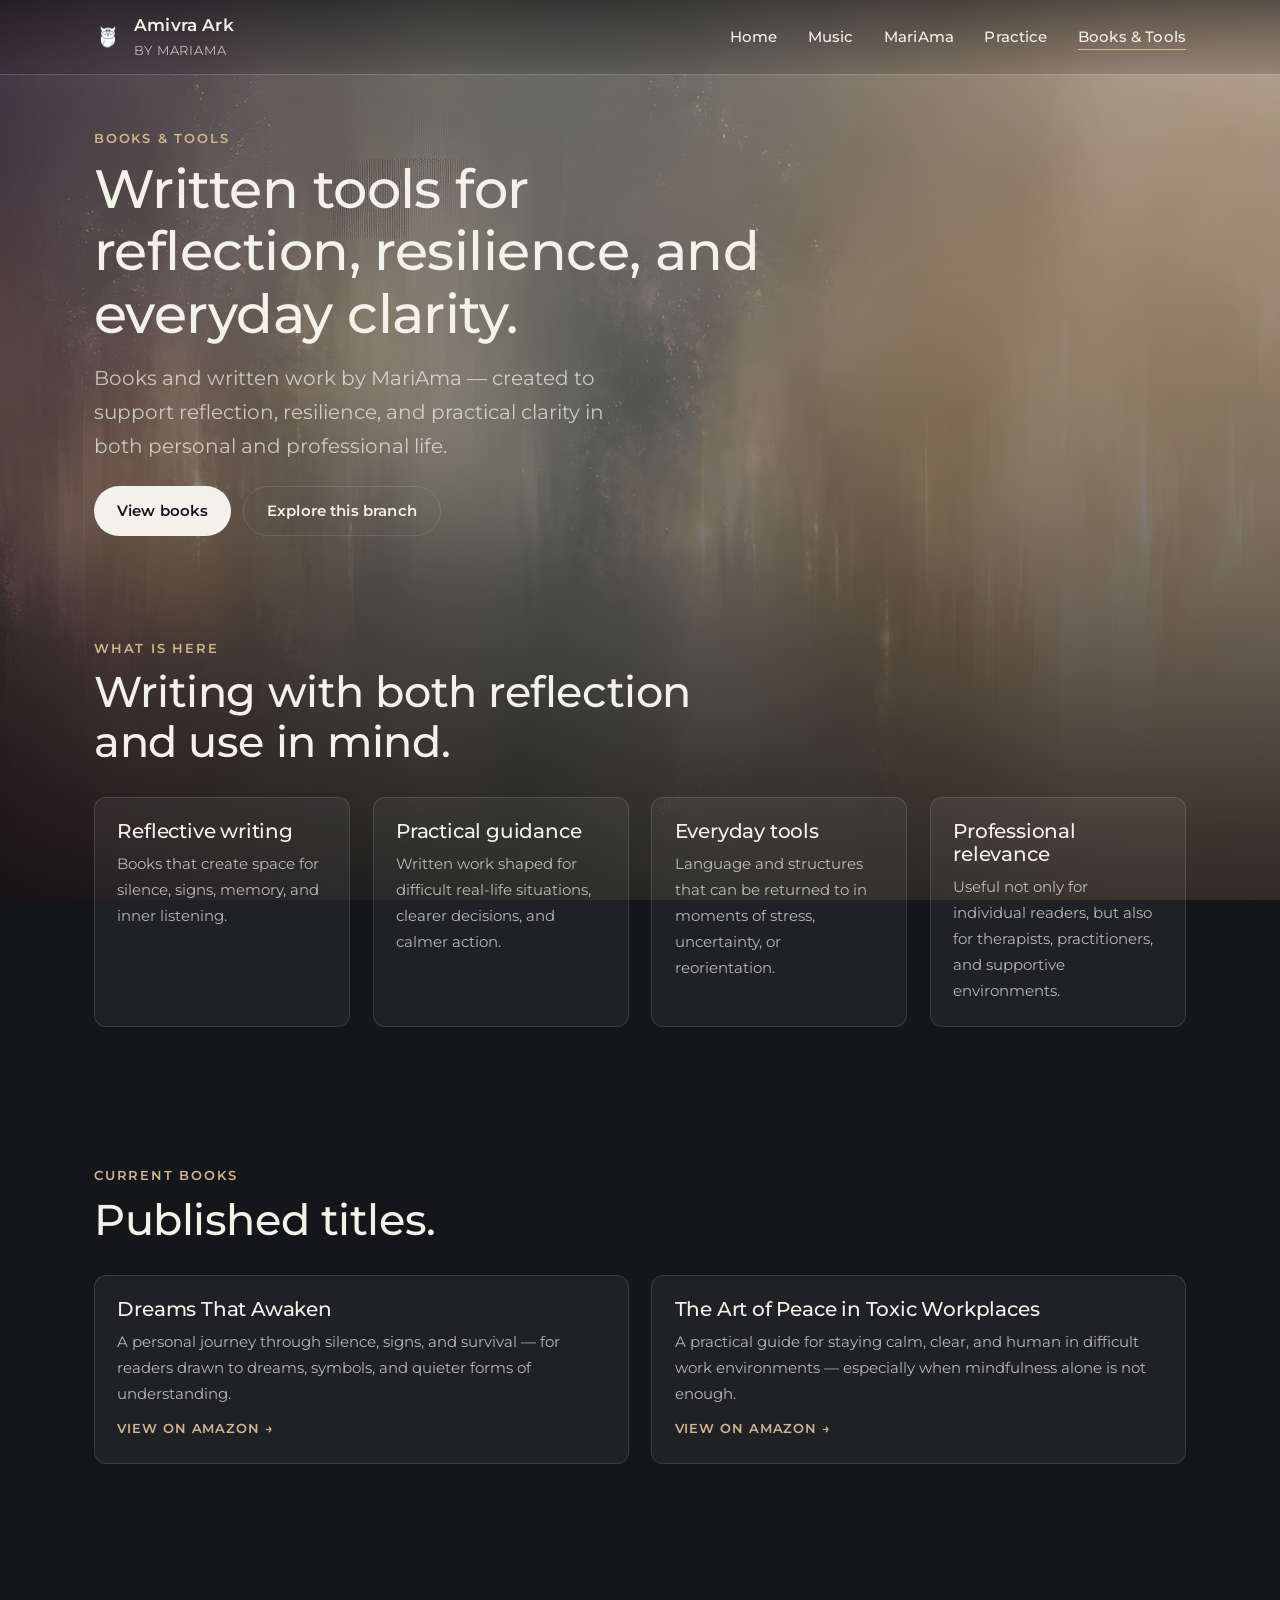
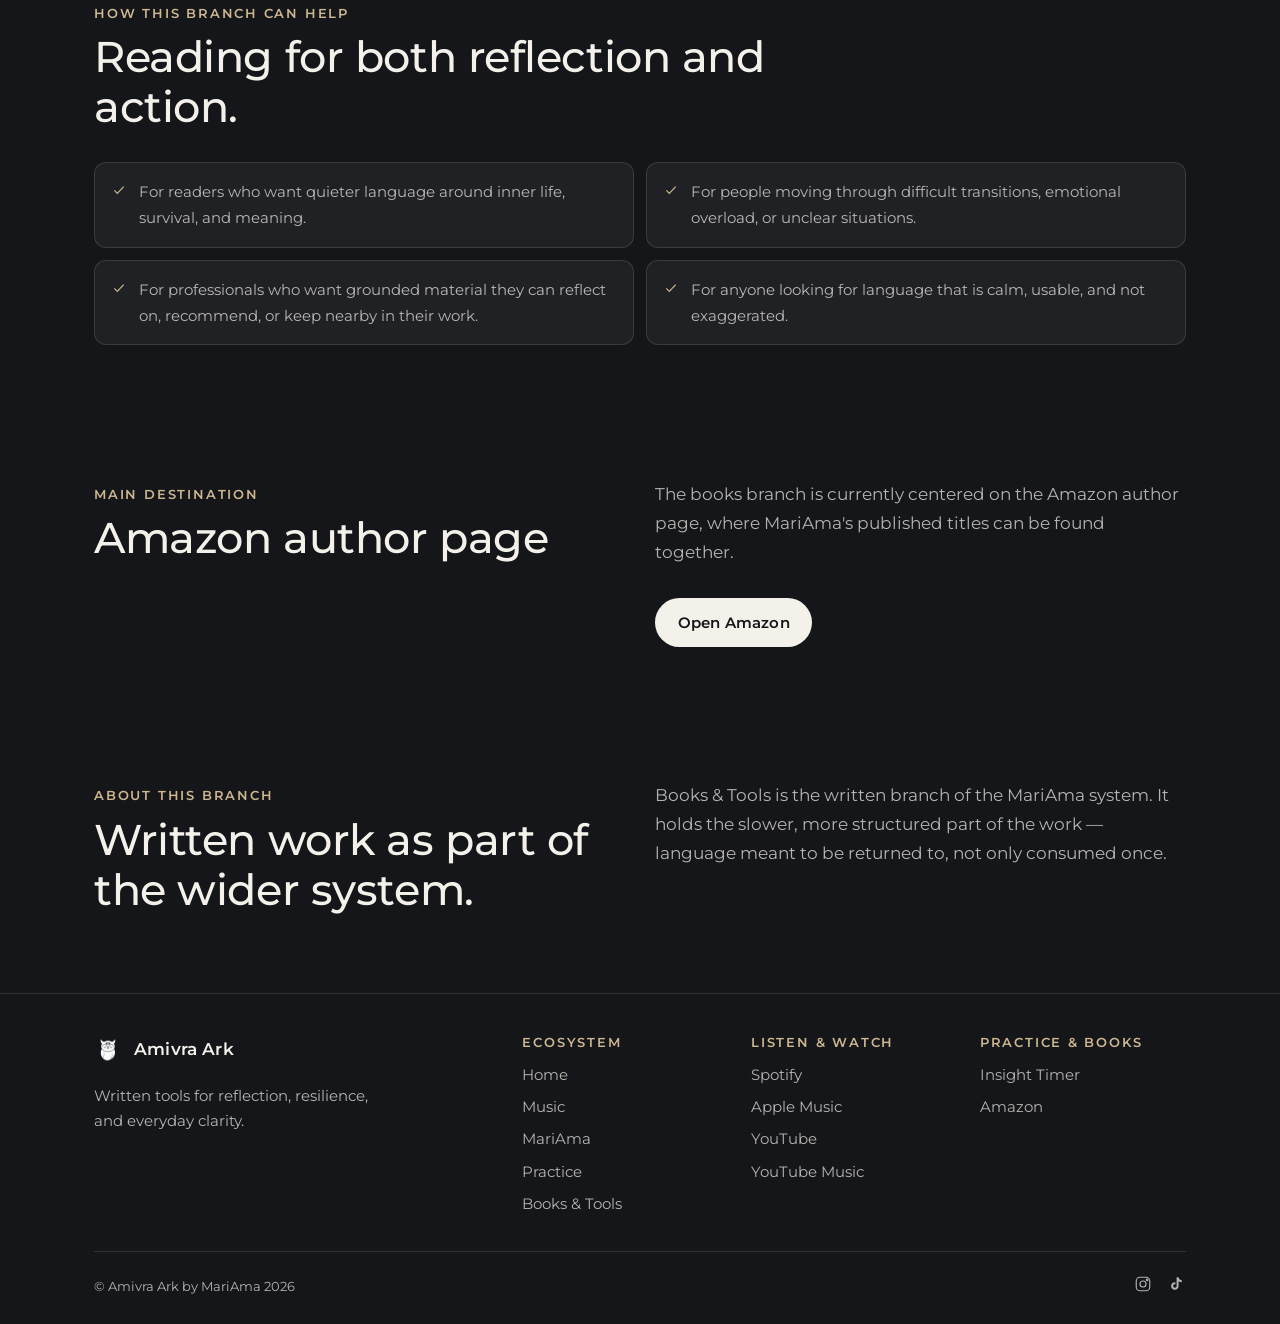
==== commit cca71c33: "Fix mobile background crop and mobile nav overlay - Background: move the panoramic photo off body's " ====
--- a/books.html
+++ b/books.html
@@ -15,6 +15,7 @@
   <link rel="stylesheet" href="assets/css/styles.css" />
 </head>
 <body class="zone-books">
+  <div class="backdrop" aria-hidden="true"></div>
   <a class="skip-link" href="#main">Skip to content</a>
 
   <header class="site-header">
--- a/assets/css/styles.css
+++ b/assets/css/styles.css
@@ -213,45 +213,34 @@
 /* --------------------------------------------------------------------------
    5. BACKDROP — one panoramic master background, cropped per page
    Tonal flow: Music (darkest/coolest) -> Home -> MariAma -> Practice -> Books (warmest)
-   NOTE: this gradient is a placeholder standing in for the exported master
-   panoramic image (navy -> charcoal -> steel blue -> mauve -> taupe -> champagne).
-   Swap by replacing the final layer below with: url("../img/background-master.jpg")
-   -------------------------------------------------------------------------- */
-body {
-  background-color: var(--bg-base);
+   Single master photo (assets/img/background-master.jpg), one continuous
+   ribbon — each page shows a different horizontal slice via background-position.
+
+   Implemented as a fixed full-viewport layer (.backdrop), not body's own
+   background: a real position:fixed element always sizes against the
+   viewport, while background-attachment:fixed sizes percentage backgrounds
+   against the element's own (often much taller, on mobile) box — that
+   mismatch is why mobile previously showed a different crop than desktop.
+   -------------------------------------------------------------------------- */
+body { background-color: var(--bg-base); }
+
+.backdrop {
+  position: fixed;
+  inset: 0;
+  z-index: -1;
   background-image:
-    linear-gradient(180deg, var(--scrim-top) 0%, rgba(9, 10, 12, 0.55) 55%, var(--scrim-bottom) 100%),
-    repeating-linear-gradient(90deg, rgba(255, 255, 255, 0.022) 0px, rgba(255, 255, 255, 0.022) 1px, transparent 2px, transparent 15px),
-    radial-gradient(34% 28% at 14% 18%, rgba(180, 199, 219, 0.12), transparent 62%),
-    radial-gradient(30% 24% at 52% 70%, rgba(210, 182, 168, 0.1), transparent 62%),
-    radial-gradient(28% 22% at 86% 26%, rgba(255, 236, 205, 0.16), transparent 62%),
-    linear-gradient(90deg,
-      #0a0c10 0%,
-      #12151b 12%,
-      #1d222b 22%,
-      #2d3a4a 34%,
-      #3c4658 44%,
-      #564b56 56%,
-      #6e5b62 66%,
-      #8a7768 78%,
-      #c2ad8c 90%,
-      #ecdfc8 100%
-    );
-  background-size: 100% 100%, 220px 100%, 100% 100%, 100% 100%, 100% 100%, 460% 100%;
-  background-position: 0 0, 0 0, 0 0, 0 0, 0 0, var(--bg-pos) center;
-  background-repeat: no-repeat, repeat, no-repeat, no-repeat, no-repeat, no-repeat;
-  background-attachment: fixed;
+    linear-gradient(180deg, var(--scrim-top) 0%, rgba(9, 10, 12, 0.5) 55%, var(--scrim-bottom) 100%),
+    url("../img/background-master.jpg");
+  background-size: 100% 100%, cover;
+  background-position: 0 0, var(--bg-pos) center;
+  background-repeat: no-repeat, no-repeat;
 }
 
 body.zone-music    { --bg-pos: 0%; }
-body.zone-home      { --bg-pos: 25%; }
-body.zone-mariama   { --bg-pos: 50%; }
-body.zone-practice  { --bg-pos: 75%; }
+body.zone-home      { --bg-pos: 22%; }
+body.zone-mariama   { --bg-pos: 45%; }
+body.zone-practice  { --bg-pos: 68%; }
 body.zone-books     { --bg-pos: 100%; }
-
-@media (max-width: 767px) {
-  body { background-attachment: scroll; }
-}
 
 /* --------------------------------------------------------------------------
    6. COMPONENTS — Header / Nav
@@ -260,10 +249,22 @@
   position: sticky;
   top: 0;
   z-index: var(--z-header);
+  border-bottom: 1px solid var(--surface-border);
+}
+
+/* The blur lives on a ::before, not on .site-header itself: filter/backdrop-filter
+   on an ancestor creates a new containing block for position:fixed descendants,
+   which broke #primary-nav's full-viewport overlay on mobile (it was anchoring
+   to the header's own box instead of the viewport). Keeping it off .site-header
+   keeps the same visual blur without trapping the fixed nav. */
+.site-header::before {
+  content: "";
+  position: absolute;
+  inset: 0;
+  z-index: -1;
   backdrop-filter: blur(14px) saturate(1.1);
   -webkit-backdrop-filter: blur(14px) saturate(1.1);
   background: linear-gradient(to bottom, rgba(8, 9, 11, 0.55), rgba(8, 9, 11, 0.15));
-  border-bottom: 1px solid var(--surface-border);
 }
 
 .site-header__inner {
